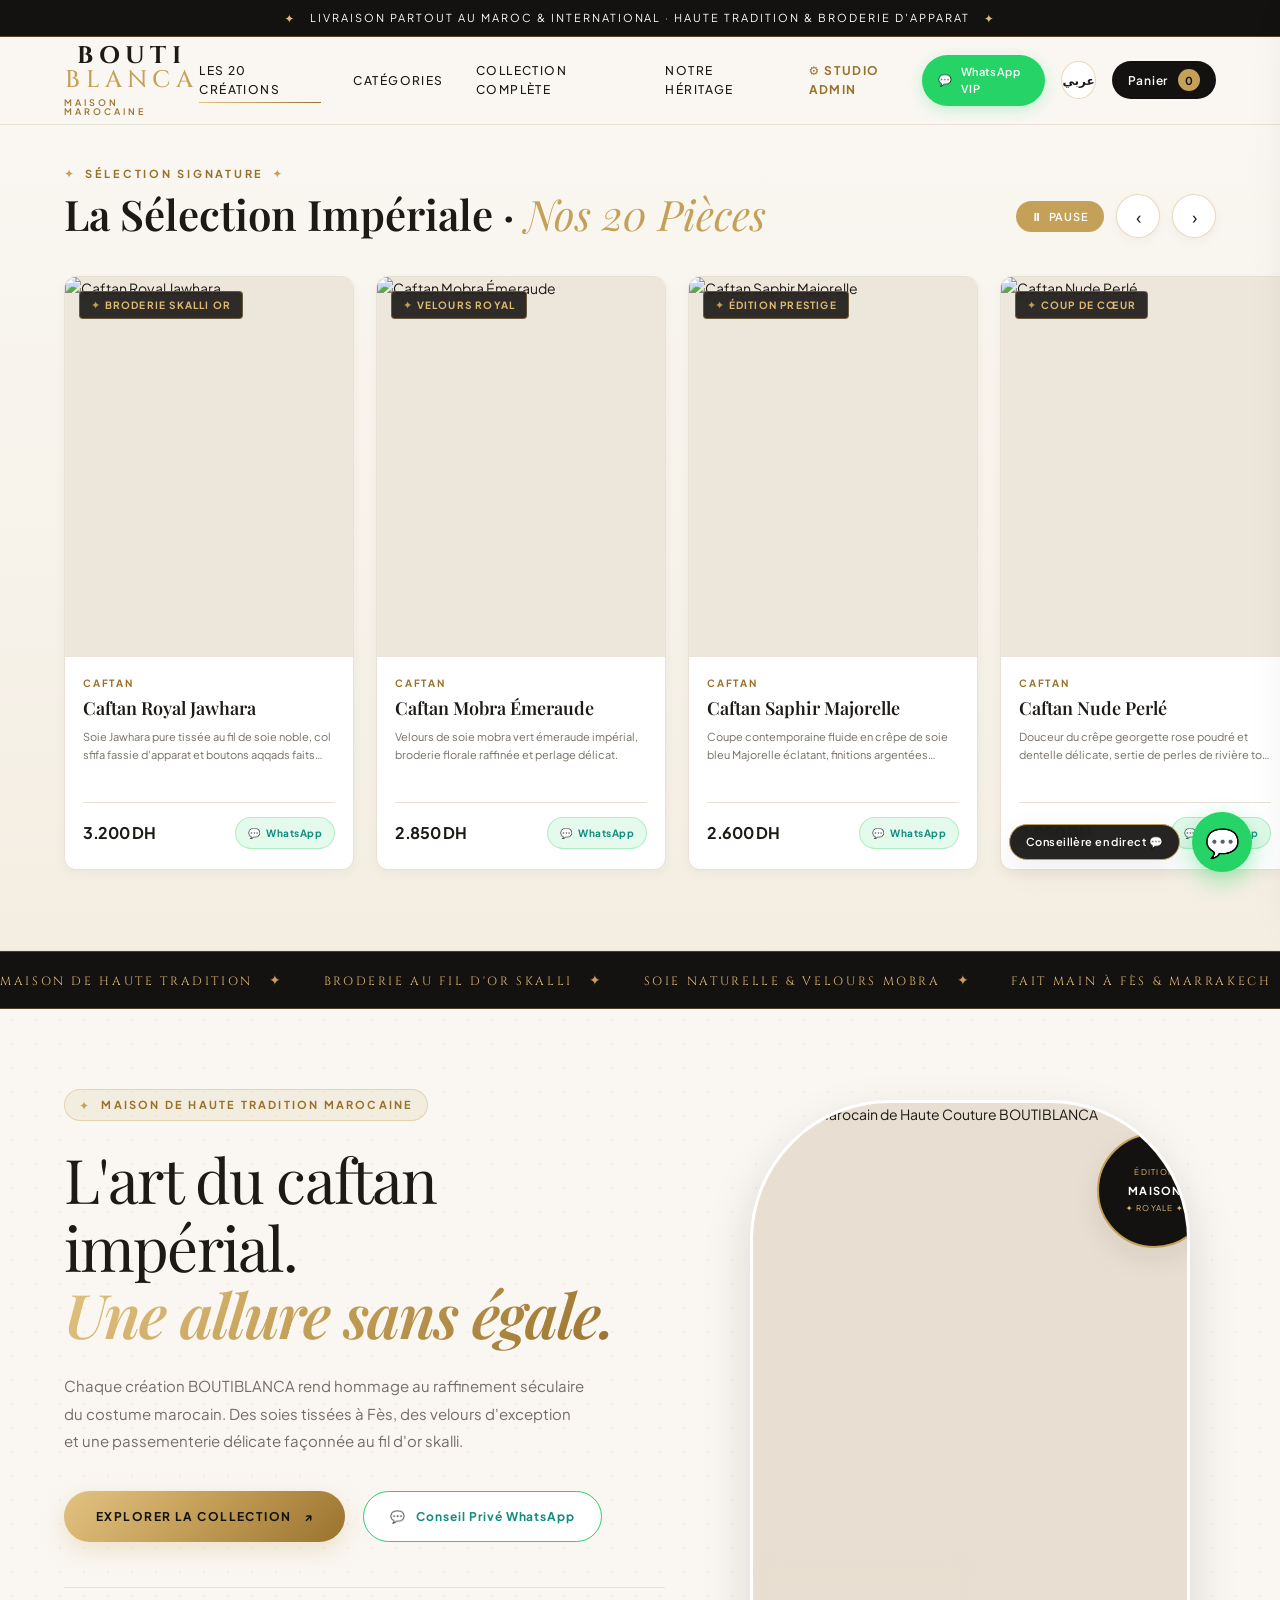
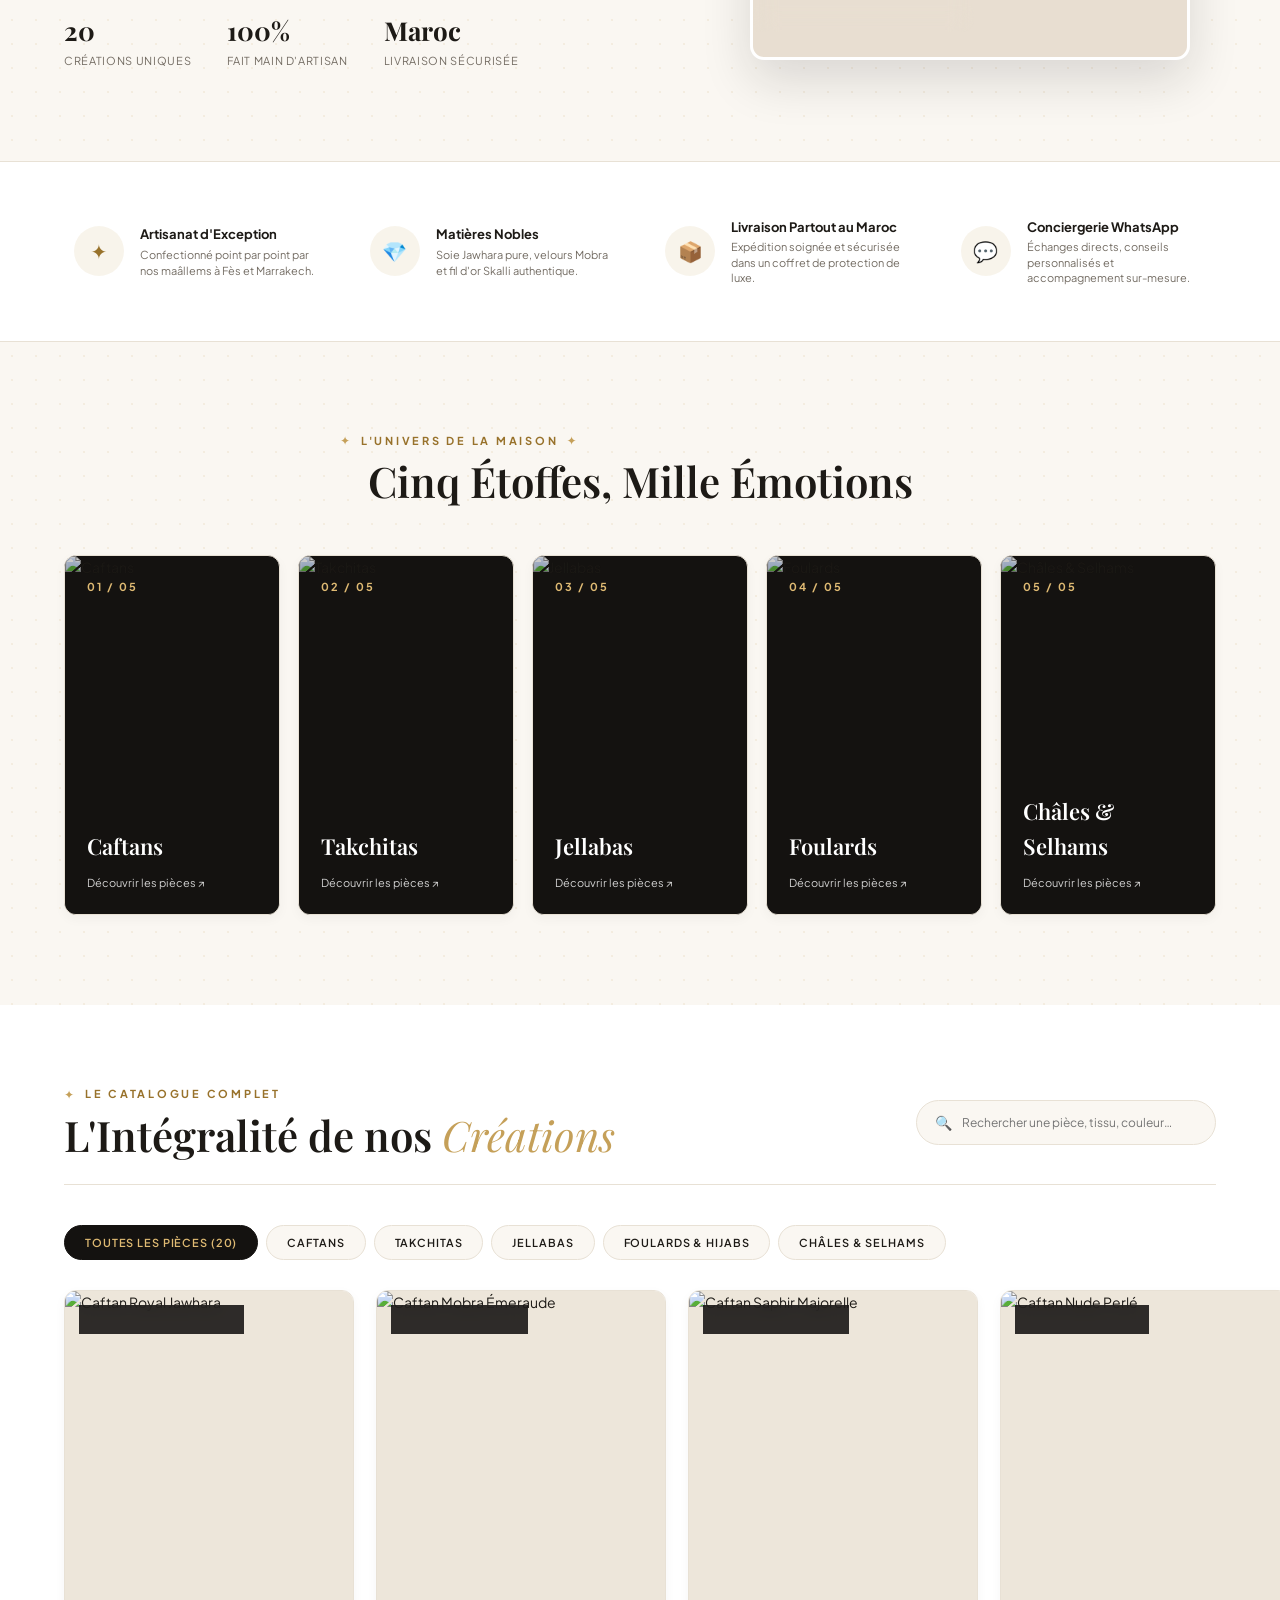
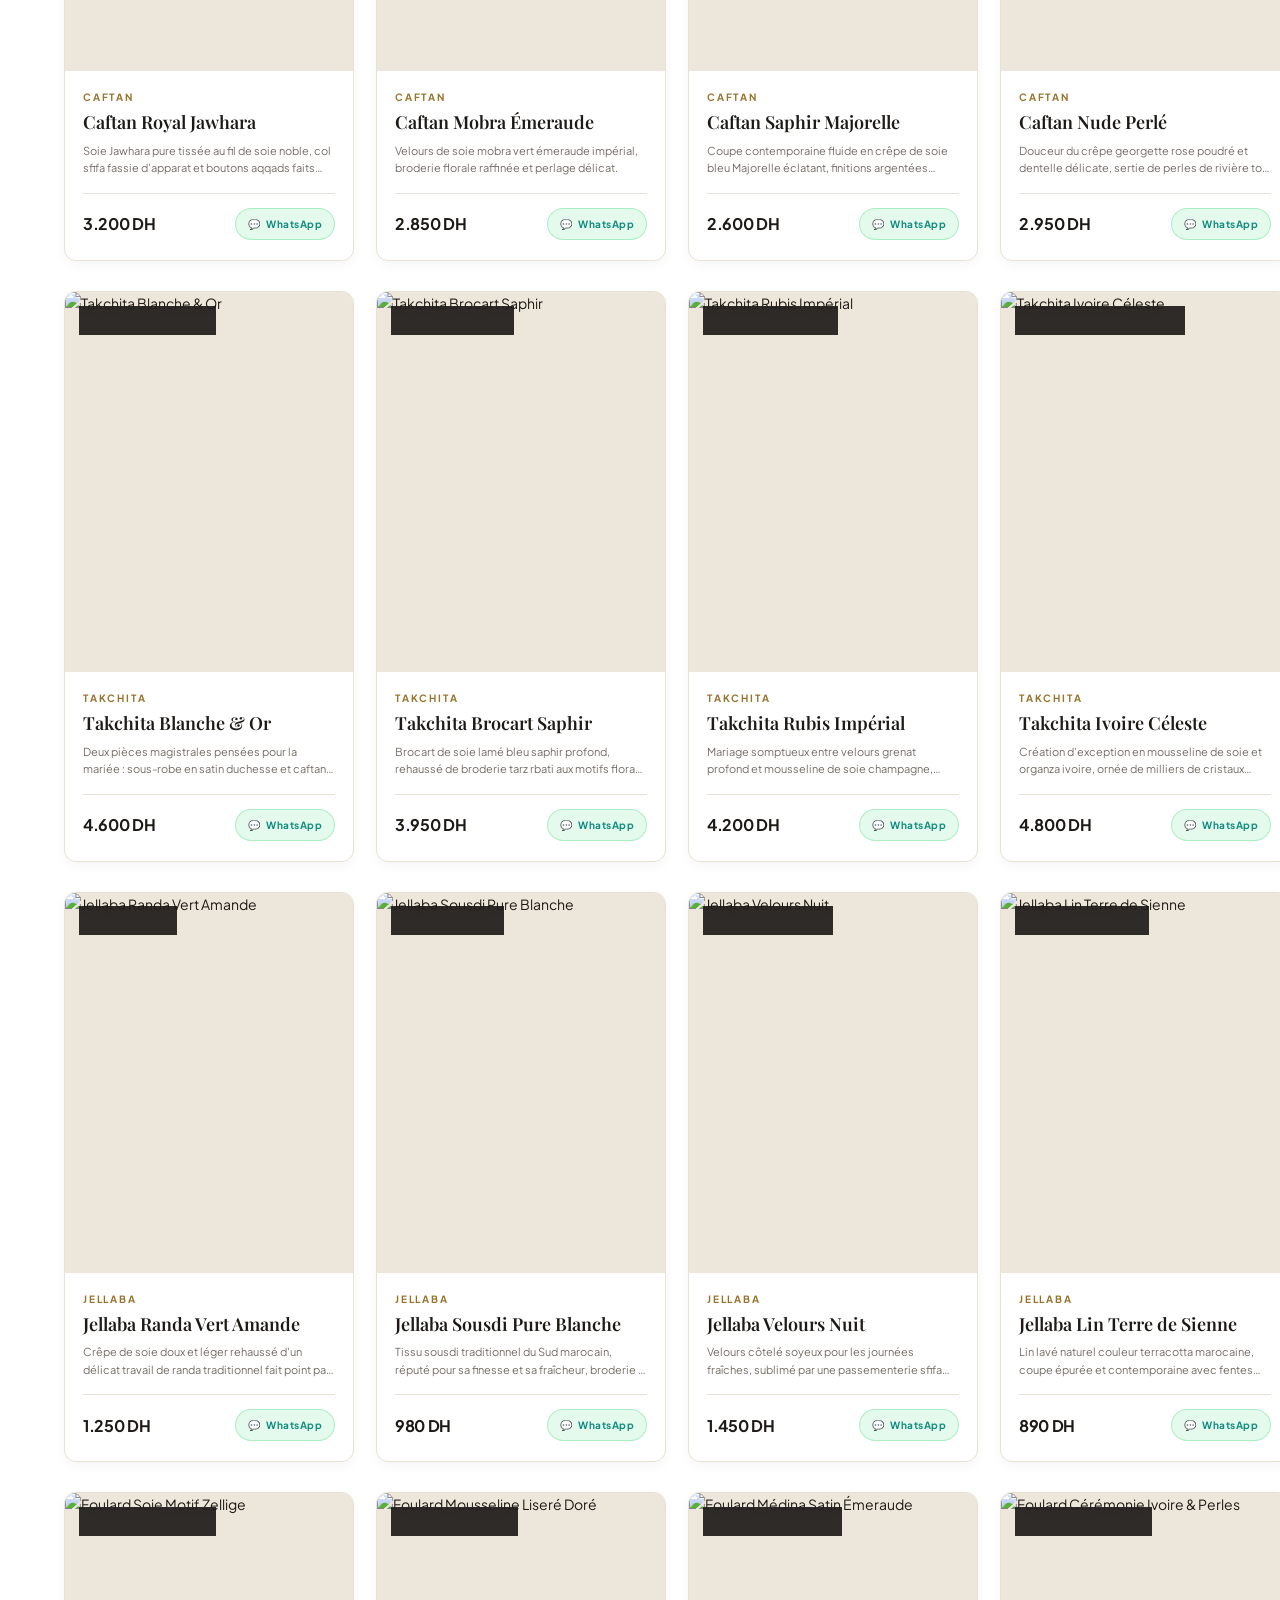
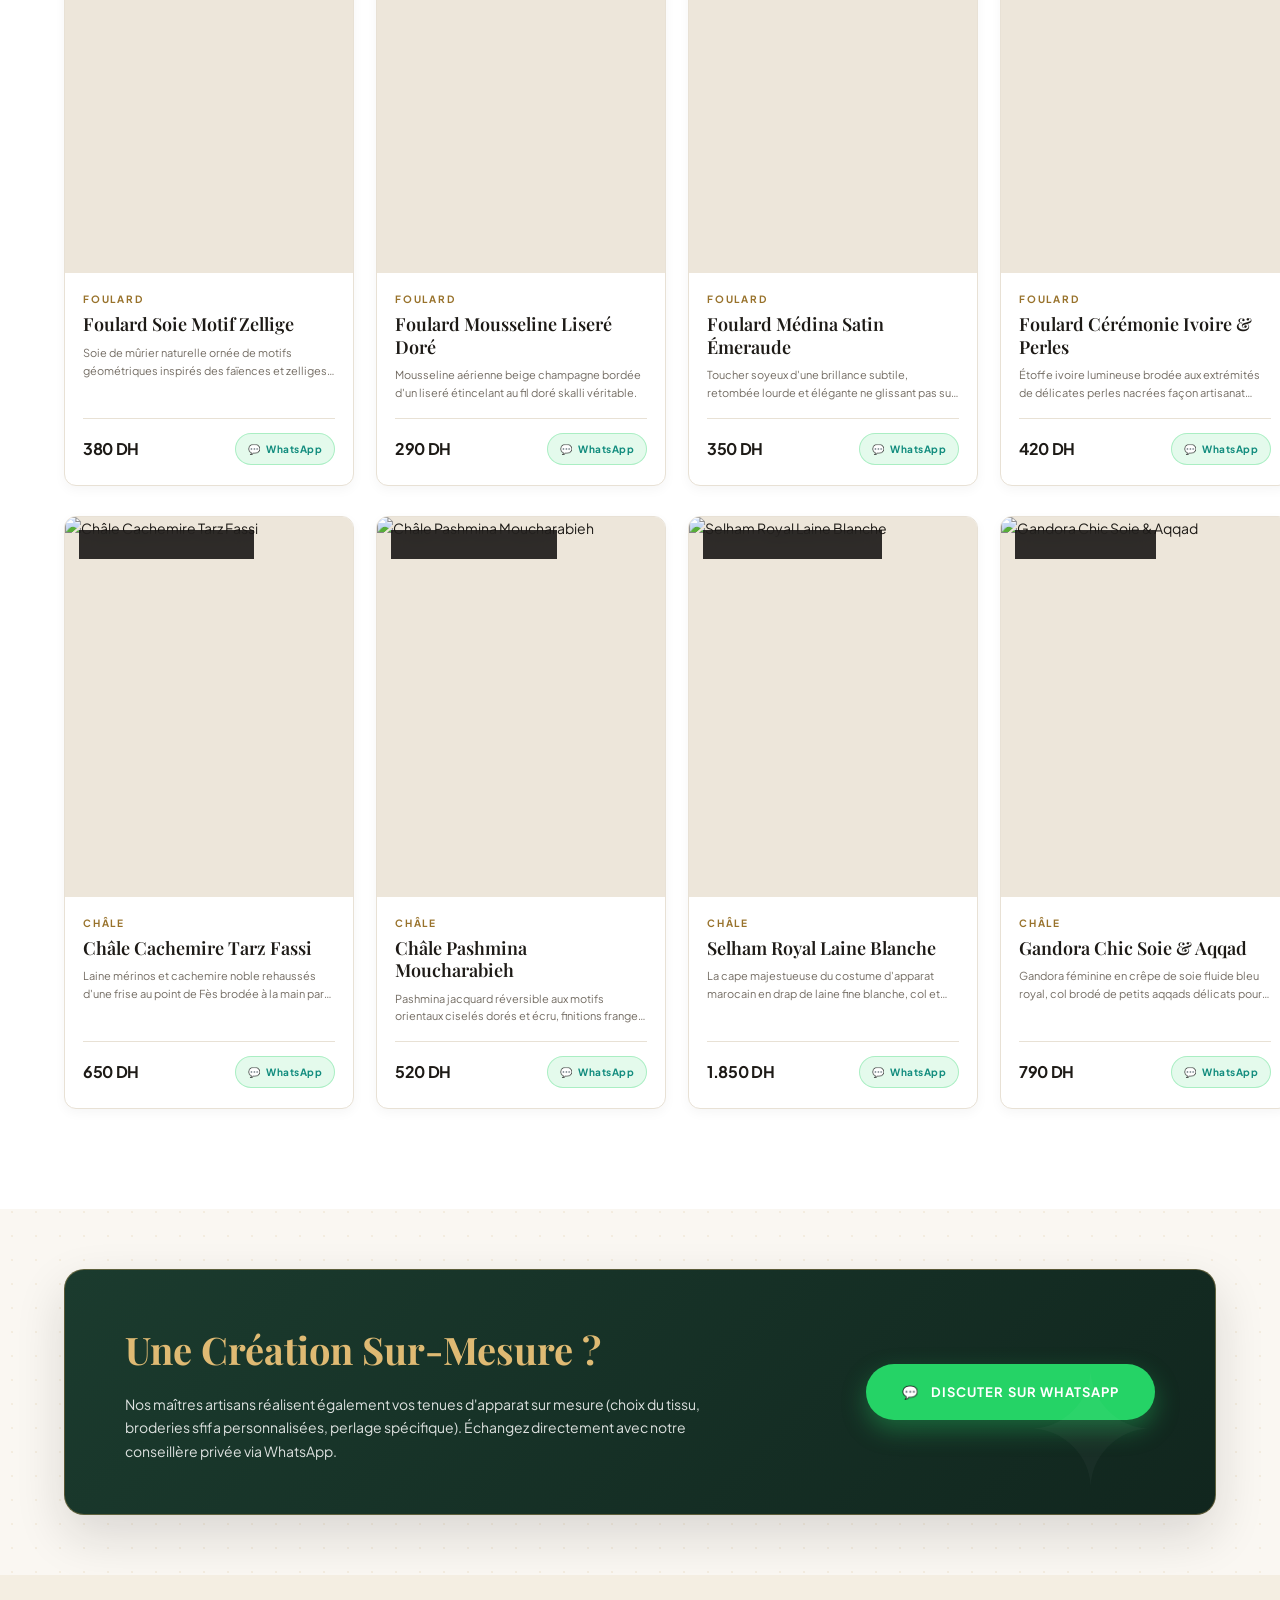
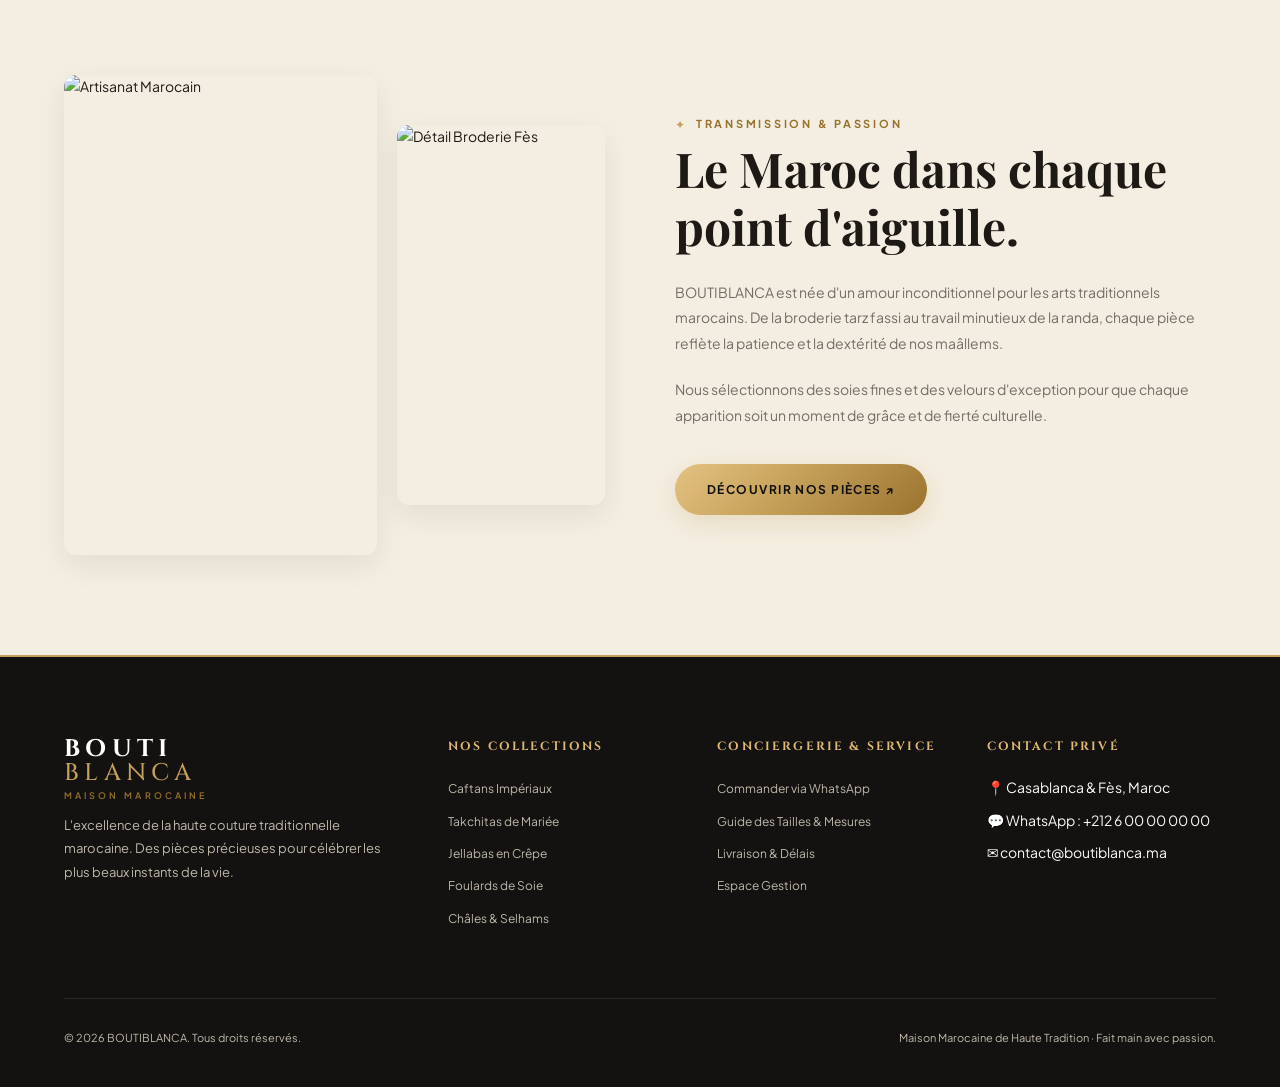
==== test-iso-prod/prototype-prestige/index.html @ fbb1cae8 "feat(prototype): version prestige marocaine avec carrousel 20 articles, WhatsApp direct et studio ad" ====
<!doctype html>
<html lang="fr" dir="ltr">
<head>
  <meta charset="UTF-8" />
  <meta name="viewport" content="width=device-width, initial-scale=1.0" />
  <meta name="theme-color" content="#c5a059" />
  <meta name="description" content="BOUTIBLANCA — Maison de Haute Tradition Marocaine. Caftans d'apparat, Takchitas de mariée, Jellabas en crêpe de soie et ét городской étoffes." />
  <title>BOUTIBLANCA — Maison de Haute Tradition Marocaine</title>
  
  <link rel="stylesheet" href="./styles.css" />
  <script src="https://cdn.jsdelivr.net/npm/@supabase/supabase-js@2"></script>
  <script src="./supabase-config.js"></script>
  <script src="./app.js" defer></script>
</head>
<body class="pattern-bg">

  <!-- BANNIÈRE SUPÉRIEURE -->
  <div class="announcement-bar" id="top-announcement">
    <span class="ornament-star">✦</span>
    <p id="top-announcement-text">Livraison Partout au Maroc & International <span>·</span> Haute Tradition & Broderie d'Apparat</p>
    <span class="ornament-star">✦</span>
  </div>

  <!-- EN-TÊTE PRINCIPAL STICKY -->
  <header class="site-header">
    <button class="mobile-menu-btn" id="mobile-menu-toggle" aria-label="Menu">☰</button>

    <div class="brand-wrapper">
      <a class="wordmark" href="./index.html">
        BOUTI<span>BLANCA</span>
        <small>MAISON MAROCAINE</small>
      </a>
    </div>

    <nav class="main-nav" id="main-nav-bar">
      <a href="#top-carousel" class="active">Les 20 Créations</a>
      <a href="#categories">Catégories</a>
      <a href="#collection">Collection Complète</a>
      <a href="#heritage">Notre Héritage</a>
      <a href="./admin.html" style="color: var(--gold-dark); font-weight: 700;">⚙ Studio Admin</a>
    </nav>

    <div class="header-actions">
      <a class="btn-header-wa" href="https://wa.me/212600000000?text=Bonjour%20BOUTIBLANCA%2C%20je%20souhaite%20un%20conseil%20personnalis%C3%A9" target="_blank" rel="noopener noreferrer">
        <span>💬</span> <span>WhatsApp VIP</span>
      </a>
      <button class="language-switch" id="language-switch" aria-label="Changer de langue">عربي</button>
      <button class="cart-trigger" id="cart-trigger" aria-label="Voir le panier">
        <span>Panier</span>
        <span class="cart-count" id="cart-count">0</span>
      </button>
    </div>
  </header>

  <main>
    <!-- ==========================================================================
         CARROUSEL DU HAUT : TOUS LES 20 ARTICLES (DEMANDE UTILISATEUR)
         ========================================================================== -->
    <section class="top-carousel-section" id="top-carousel">
      <div class="top-carousel-header">
        <div>
          <div class="section-label">
            <span class="ornament-star">✦</span>
            <span>Sélection Signature</span>
            <span class="ornament-star">✦</span>
          </div>
          <h2 class="section-title">La Sélection Impériale · <em>Nos 20 Pièces</em></h2>
        </div>
        <div class="carousel-controls">
          <button class="carousel-autoplay-btn active" id="carousel-autoplay-btn"><span>⏸</span> Pause</button>
          <button class="carousel-nav-btn" id="carousel-btn-prev" aria-label="Précédent">‹</button>
          <button class="carousel-nav-btn" id="carousel-btn-next" aria-label="Suivant">›</button>
        </div>
      </div>

      <div class="carousel-viewport" id="top-carousel-viewport">
        <div class="carousel-track" id="top-carousel-track">
          <!-- Les 20 articles sont injectés ici dynamiquement par app.js -->
        </div>
      </div>
    </section>

    <!-- BANDEAU MARQUEE DÉFILANT -->
    <div class="marquee-strip" aria-hidden="true">
      <div class="marquee-content">
        <span>Maison de Haute Tradition <span class="separator">✦</span></span>
        <span>Broderie au Fil d'Or Skalli <span class="separator">✦</span></span>
        <span>Soie Naturelle & Velours Mobra <span class="separator">✦</span></span>
        <span>Fait Main à Fès & Marrakech <span class="separator">✦</span></span>
        <span>Confection Sur-Mesure & Pièces Uniques <span class="separator">✦</span></span>
        <span>Livraison Partout au Maroc & Monde <span class="separator">✦</span></span>
        <span>Maison de Haute Tradition <span class="separator">✦</span></span>
        <span>Broderie au Fil d'Or Skalli <span class="separator">✦</span></span>
        <span>Soie Naturelle & Velours Mobra <span class="separator">✦</span></span>
        <span>Fait Main à Fès & Marrakech <span class="separator">✦</span></span>
      </div>
    </div>

    <!-- ==========================================================================
         HERO SECTION ROYALE AVEC ARCHE MAROCAINE
         ========================================================================== -->
    <section class="hero-prestige">
      <div class="hero-content">
        <div class="hero-subtitle-tag">
          <span class="ornament-star">✦</span>
          <span>Maison de Haute Tradition Marocaine</span>
        </div>
        <h1 class="hero-title" id="hero-main-title">
          L'art du caftan impérial.<br />
          <em>Une allure sans égale.</em>
        </h1>
        <p class="hero-paragraph" id="hero-main-desc">
          Chaque création BOUTIBLANCA rend hommage au raffinement séculaire du costume marocain. Des soies tissées à Fès, des velours d'exception et une passementerie délicate façonnée au fil d'or skalli.
        </p>

        <div class="hero-cta-group">
          <a class="btn-primary-gold" href="#collection">
            <span>Explorer la Collection</span>
            <span>↗</span>
          </a>
          <a class="btn-outline-wa" id="hero-wa-btn" href="https://wa.me/212600000000?text=Bonjour%20BOUTIBLANCA%2C%20je%20souhaite%20un%20conseil%20pour%20une%20cr%C3%A9ation" target="_blank" rel="noopener noreferrer">
            <span>💬</span>
            <span>Conseil Privé WhatsApp</span>
          </a>
        </div>

        <div class="hero-stats">
          <div class="stat-item">
            <strong>20</strong>
            <span>Créations Uniques</span>
          </div>
          <div class="stat-item">
            <strong>100%</strong>
            <span>Fait Main d'Artisan</span>
          </div>
          <div class="stat-item">
            <strong>Maroc</strong>
            <span>Livraison Sécurisée</span>
          </div>
        </div>
      </div>

      <div class="hero-visual">
        <div class="hero-arch-wrapper">
          <img class="hero-arch-image" id="hero-arch-img" src="https://i.pinimg.com/originals/b0/82/9a/b0829aff252d5c80d5798fd5d9fae49a.jpg" alt="Caftan Marocain de Haute Couture BOUTIBLANCA" />
          <div class="hero-stamp-gold">
            <span>ÉDITION</span>
            <strong>MAISON</strong>
            <span>✦ ROYALE ✦</span>
          </div>
          <div class="hero-floating-card">
            <span class="icon-seal">۞</span>
            <div>
              <strong>Haute Façon Fassie</strong>
              <span>Broderie & Aqqads sur-mesure</span>
            </div>
          </div>
        </div>
      </div>
    </section>

    <!-- ==========================================================================
         ENGAGEMENTS & RÉASSURANCE DE PRESTIGE
         ========================================================================== -->
    <section class="trust-section" aria-label="Engagements de la Maison">
      <div class="trust-grid">
        <div class="trust-card">
          <div class="trust-icon-box">✦</div>
          <div>
            <strong>Artisanat d'Exception</strong>
            <p>Confectionné point par point par nos maâllems à Fès et Marrakech.</p>
          </div>
        </div>
        <div class="trust-card">
          <div class="trust-icon-box">💎</div>
          <div>
            <strong>Matières Nobles</strong>
            <p>Soie Jawhara pure, velours Mobra et fil d'or Skalli authentique.</p>
          </div>
        </div>
        <div class="trust-card">
          <div class="trust-icon-box">📦</div>
          <div>
            <strong>Livraison Partout au Maroc</strong>
            <p>Expédition soignée et sécurisée dans un coffret de protection de luxe.</p>
          </div>
        </div>
        <div class="trust-card">
          <div class="trust-icon-box">💬</div>
          <div>
            <strong>Conciergerie WhatsApp</strong>
            <p>Échanges directs, conseils personnalisés et accompagnement sur-mesure.</p>
          </div>
        </div>
      </div>
    </section>

    <!-- ==========================================================================
         CATÉGORIES DE LA MAISON
         ========================================================================== -->
    <section class="categories-section" id="categories">
      <div class="section-head-center">
        <div class="section-label">
          <span class="ornament-star">✦</span>
          <span>L'Univers de la Maison</span>
          <span class="ornament-star">✦</span>
        </div>
        <h2 class="section-title">Cinq Étoffes, Mille Émotions</h2>
      </div>

      <div class="categories-grid">
        <article class="cat-tile" onclick="document.querySelector('[data-filter=Caftan]').click(); document.getElementById('collection').scrollIntoView({behavior:'smooth'});">
          <img class="cat-tile-bg" src="https://i.pinimg.com/736x/1d/5a/f1/1d5af1b27361dacfc665bf12d078436f.jpg" alt="Caftans" />
          <div class="cat-tile-overlay">
            <span class="cat-number">01 / 05</span>
            <div class="cat-info">
              <h3>Caftans</h3>
              <span>Découvrir les pièces ↗</span>
            </div>
          </div>
        </article>

        <article class="cat-tile" onclick="document.querySelector('[data-filter=Takchita]').click(); document.getElementById('collection').scrollIntoView({behavior:'smooth'});">
          <img class="cat-tile-bg" src="https://i.pinimg.com/736x/93/f1/3d/93f13df4035c63fec4ba8f0a59644bc9.jpg" alt="Takchitas" />
          <div class="cat-tile-overlay">
            <span class="cat-number">02 / 05</span>
            <div class="cat-info">
              <h3>Takchitas</h3>
              <span>Découvrir les pièces ↗</span>
            </div>
          </div>
        </article>

        <article class="cat-tile" onclick="document.querySelector('[data-filter=Jellaba]').click(); document.getElementById('collection').scrollIntoView({behavior:'smooth'});">
          <img class="cat-tile-bg" src="https://images.unsplash.com/photo-1583391733956-3750e0ff4e8b?auto=format&fit=crop&w=800&q=80" alt="Jellabas" />
          <div class="cat-tile-overlay">
            <span class="cat-number">03 / 05</span>
            <div class="cat-info">
              <h3>Jellabas</h3>
              <span>Découvrir les pièces ↗</span>
            </div>
          </div>
        </article>

        <article class="cat-tile" onclick="document.querySelector('[data-filter=Foulard]').click(); document.getElementById('collection').scrollIntoView({behavior:'smooth'});">
          <img class="cat-tile-bg" src="https://images.unsplash.com/photo-1601924994987-69e26d50dc26?auto=format&fit=crop&w=800&q=80" alt="Foulards" />
          <div class="cat-tile-overlay">
            <span class="cat-number">04 / 05</span>
            <div class="cat-info">
              <h3>Foulards</h3>
              <span>Découvrir les pièces ↗</span>
            </div>
          </div>
        </article>

        <article class="cat-tile" onclick="document.querySelector('[data-filter=Châle]').click(); document.getElementById('collection').scrollIntoView({behavior:'smooth'});">
          <img class="cat-tile-bg" src="https://images.unsplash.com/photo-1520903920243-00d872a2d1c9?auto=format&fit=crop&w=800&q=80" alt="Châles & Selhams" />
          <div class="cat-tile-overlay">
            <span class="cat-number">05 / 05</span>
            <div class="cat-info">
              <h3>Châles & Selhams</h3>
              <span>Découvrir les pièces ↗</span>
            </div>
          </div>
        </article>
      </div>
    </section>

    <!-- ==========================================================================
         GRILLE DE LA COLLECTION COMPLÈTE & RECHERCHE
         ========================================================================== -->
    <section class="collection-section" id="collection">
      <div class="collection-toolbar">
        <div>
          <div class="section-label">
            <span class="ornament-star">✦</span>
            <span>Le Catalogue Complet</span>
          </div>
          <h2 class="section-title">L'Intégralité de nos <em>Créations</em></h2>
        </div>

        <div class="search-input-box">
          <span aria-hidden="true">🔍</span>
          <input type="search" id="search-input" placeholder="Rechercher une pièce, tissu, couleur…" aria-label="Rechercher" />
        </div>
      </div>

      <div class="filters-group" style="margin-bottom: 30px;">
        <button class="filter-btn active" data-filter="Tous">Toutes les Pièces (20)</button>
        <button class="filter-btn" data-filter="Caftan">Caftans</button>
        <button class="filter-btn" data-filter="Takchita">Takchitas</button>
        <button class="filter-btn" data-filter="Jellaba">Jellabas</button>
        <button class="filter-btn" data-filter="Foulard">Foulards & Hijabs</button>
        <button class="filter-btn" data-filter="Châle">Châles & Selhams</button>
      </div>

      <div class="products-grid" id="products-grid" aria-live="polite">
        <!-- Produits injectés dynamiquement par app.js -->
      </div>
    </section>

    <!-- ==========================================================================
         BANNIÈRE VIP WHATSAPP DIRECTE
         ========================================================================== -->
    <section class="vip-wa-banner">
      <div class="vip-wa-content">
        <h2>Une Création Sur-Mesure ?</h2>
        <p>
          Nos maîtres artisans réalisent également vos tenues d'apparat sur mesure (choix du tissu, broderies sfifa personnalisées, perlage spécifique). Échangez directement avec notre conseillère privée via WhatsApp.
        </p>
      </div>
      <a class="btn-vip-wa" href="https://wa.me/212600000000?text=Salam%20BOUTIBLANCA%2C%20je%20souhaite%20un%20devis%20pour%20une%20cr%C3%A9ation%20sur-mesure" target="_blank" rel="noopener noreferrer">
        <span>💬</span>
        <span>Discuter sur WhatsApp</span>
      </a>
    </section>

    <!-- ==========================================================================
         HÉRITAGE & SAVOIR-FAIRE
         ========================================================================== -->
    <section class="heritage-section" id="heritage">
      <div class="heritage-grid">
        <div class="heritage-images">
          <img class="heritage-img-main" src="https://nalou.fr/wp-content/uploads/2024/07/caftan-marocain-2.jpg" alt="Artisanat Marocain" />
          <img class="heritage-img-sub" src="https://i.pinimg.com/736x/1d/5a/f1/1d5af1b27361dacfc665bf12d078436f.jpg" alt="Détail Broderie Fès" />
        </div>
        <div class="heritage-text">
          <div class="section-label">
            <span class="ornament-star">✦</span>
            <span>Transmission & Passion</span>
          </div>
          <h2>Le Maroc dans chaque point d'aiguille.</h2>
          <p>
            BOUTIBLANCA est née d'un amour inconditionnel pour les arts traditionnels marocains. De la broderie tarz fassi au travail minutieux de la randa, chaque pièce reflète la patience et la dextérité de nos maâllems.
          </p>
          <p>
            Nous sélectionnons des soies fines et des velours d'exception pour que chaque apparition soit un moment de grâce et de fierté culturelle.
          </p>
          <a class="btn-primary-gold" href="#collection" style="margin-top: 15px;">
            <span>Découvrir nos pièces ↗</span>
          </a>
        </div>
      </div>
    </section>
  </main>

  <!-- PIED DE PAGE -->
  <footer class="site-footer">
    <div class="footer-top">
      <div class="footer-brand">
        <div class="wordmark">
          BOUTI<span>BLANCA</span>
          <small>MAISON MAROCAINE</small>
        </div>
        <p>L'excellence de la haute couture traditionnelle marocaine. Des pièces précieuses pour célébrer les plus beaux instants de la vie.</p>
      </div>

      <div class="footer-col">
        <h4>Nos Collections</h4>
        <ul>
          <li><a href="#collection">Caftans Impériaux</a></li>
          <li><a href="#collection">Takchitas de Mariée</a></li>
          <li><a href="#collection">Jellabas en Crêpe</a></li>
          <li><a href="#collection">Foulards de Soie</a></li>
          <li><a href="#collection">Châles & Selhams</a></li>
        </ul>
      </div>

      <div class="footer-col">
        <h4>Conciergerie & Service</h4>
        <ul>
          <li><a href="https://wa.me/212600000000" target="_blank">Commander via WhatsApp</a></li>
          <li><a href="https://wa.me/212600000000" target="_blank">Guide des Tailles & Mesures</a></li>
          <li><a href="#top-carousel">Livraison & Délais</a></li>
          <li><a href="./admin.html">Espace Gestion</a></li>
        </ul>
      </div>

      <div class="footer-col">
        <h4>Contact Privé</h4>
        <ul>
          <li><span>📍 Casablanca & Fès, Maroc</span></li>
          <li><span>💬 WhatsApp : +212 6 00 00 00 00</span></li>
          <li><span>✉ contact@boutiblanca.ma</span></li>
        </ul>
      </div>
    </div>

    <div class="footer-bottom">
      <p>© <span id="current-year"></span> BOUTIBLANCA. Tous droits réservés.</p>
      <p>Maison Marocaine de Haute Tradition · Fait main avec passion.</p>
    </div>
  </footer>

  <!-- BOUTON FLOTTANT WHATSAPP TOUJOURS ACCESSIBLE -->
  <a class="floating-wa-button" id="floating-wa-btn" href="https://wa.me/212600000000?text=Bonjour%20BOUTIBLANCA%2C%20je%20souhaite%20un%20conseil" target="_blank" rel="noopener noreferrer" aria-label="Contacter sur WhatsApp">
    <span class="floating-wa-pill">Conseillère en direct 💬</span>
    <span class="floating-wa-circle">💬</span>
  </a>

  <!-- MODAL QUICK VIEW (APERÇU RAPIDE) -->
  <div class="modal-backdrop" id="modal-backdrop"></div>
  <div class="quickview-modal" id="quickview-modal" role="dialog" aria-modal="true" aria-labelledby="modal-title">
    <button class="modal-close-btn" id="modal-close-btn" aria-label="Fermer">✕</button>
    <div class="modal-image-col">
      <img id="modal-img" src="" alt="" />
    </div>
    <div class="modal-info-col">
      <span class="modal-category" id="modal-category"></span>
      <h2 class="modal-title" id="modal-title"></h2>
      <div class="modal-price" id="modal-price"></div>
      <p class="modal-desc" id="modal-desc"></p>
      <div id="modal-details" style="font-size: 11px; color: var(--gold-dark); margin-bottom: 24px; line-height: 1.6;"></div>
      
      <div class="modal-actions">
        <a class="btn-modal-wa" id="modal-btn-wa" href="" target="_blank" rel="noopener noreferrer">
          <span>💬</span> <span>Commander directement sur WhatsApp</span>
        </a>
        <button class="btn-modal-cart" id="modal-btn-cart">
          <span>🛍</span> <span>Ajouter au Panier</span>
        </button>
      </div>
    </div>
  </div>

  <!-- TIROIR DU PANIER (CART DRAWER) -->
  <aside class="cart-drawer" id="cart-drawer" aria-label="Votre Sélection">
    <div class="cart-header">
      <h2>Votre Sélection</h2>
      <button class="modal-close-btn" id="cart-close-btn" style="position: static;" aria-label="Fermer le panier">✕</button>
    </div>

    <div class="cart-items-list" id="cart-items-list"></div>

    <div id="cart-empty-state" style="text-align: center; padding: 60px 20px; color: var(--text-muted);">
      <div style="font-size: 40px; color: var(--gold-primary); margin-bottom: 15px;">۞</div>
      <p>Votre panier attend sa première pièce d'exception.</p>
    </div>

    <div class="cart-footer">
      <div class="cart-total-row">
        <span>Sous-total</span>
        <span id="cart-total-price">0 DH</span>
      </div>
      <a class="btn-checkout-wa" id="btn-cart-checkout-wa" href="#" target="_blank" rel="noopener noreferrer">
        <span>💬</span> <span>Confirmer par WhatsApp</span>
      </a>
      <button class="btn-checkout-supabase" id="btn-cart-continue" onclick="document.getElementById('cart-close-btn').click();">
        Continuer mes découvertes
      </button>
    </div>
  </aside>

  <div class="toast" id="toast" role="status" aria-live="polite"></div>

</body>
</html>
---- test-iso-prod/prototype-prestige/styles.css ----
/* ==========================================================================
   BOUTIBLANCA — PROTOTYPE PRESTIGE
   Style Marocain Pur · Couleurs Tendances · Haute Couture & Prestige
   ========================================================================== */

@import url('https://fonts.googleapis.com/css2?family=Cinzel:wght@500;600;700;800&family=Playfair+Display:ital,wght@0,400;0,600;0,700;1,400&family=Plus+Jakarta+Sans:wght@300;400;500;600;700&family=Amiri:ital,wght@0,400;0,700;1,400&display=swap');

:root {
  /* Couleurs Signature Maison Marocaine */
  --gold-primary: #c5a059;
  --gold-light: #dfba73;
  --gold-dark: #98722b;
  --gold-gradient: linear-gradient(135deg, #e3c382 0%, #c5a059 45%, #9a742f 100%);
  --gold-glow: rgba(197, 160, 89, 0.28);

  --bg-canvas: #faf7f2;
  --bg-card: #ffffff;
  --bg-elevated: #f5efe6;
  --bg-dark: #141210;
  --bg-dark-card: #1c1a17;

  --text-main: #1d1a16;
  --text-muted: #746d64;
  --text-light: #fbf9f5;
  --text-light-muted: #bfb7aa;

  --accent-emerald: #1b3b2e;
  --accent-terracotta: #a44c34;
  --accent-majorelle: #172d54;

  --line: #e8e1d5;
  --line-gold: rgba(197, 160, 89, 0.4);

  --font-serif: "Playfair Display", "Cinzel", Georgia, serif;
  --font-display: "Cinzel", "Playfair Display", serif;
  --font-sans: "Plus Jakarta Sans", system-ui, -apple-system, sans-serif;
  --font-ar: "Amiri", "Playfair Display", serif;

  --radius-sm: 6px;
  --radius-md: 12px;
  --radius-lg: 20px;
  --radius-arch: 140px 140px 14px 14px;

  --shadow-sm: 0 4px 12px rgba(22, 20, 18, 0.04);
  --shadow-md: 0 10px 30px rgba(22, 20, 18, 0.08);
  --shadow-lg: 0 20px 50px rgba(22, 20, 18, 0.14);
  --shadow-gold: 0 8px 25px rgba(197, 160, 89, 0.25);

  --transition-fast: 0.2s cubic-bezier(0.16, 1, 0.3, 1);
  --transition-smooth: 0.4s cubic-bezier(0.16, 1, 0.3, 1);
}

/* ==========================================================================
   Base & Reset
   ========================================================================== */
*, *::before, *::after {
  box-sizing: border-box;
  margin: 0;
  padding: 0;
}

html {
  scroll-behavior: smooth;
  scroll-padding-top: 100px;
}

body {
  font-family: var(--font-sans);
  background-color: var(--bg-canvas);
  color: var(--text-main);
  line-height: 1.6;
  font-size: 14px;
  overflow-x: hidden;
  -webkit-font-smoothing: antialiased;
}

body.no-scroll {
  overflow: hidden;
}

a {
  color: inherit;
  text-decoration: none;
  transition: color var(--transition-fast);
}

button, input, select, textarea {
  font-family: inherit;
  font-size: inherit;
  color: inherit;
  border: none;
  outline: none;
  background: none;
}

button {
  cursor: pointer;
  -webkit-tap-highlight-color: transparent;
}

img {
  max-width: 100%;
  display: block;
}

/* ==========================================================================
   Motifs Zellige et Ornements Marocains
   ========================================================================== */
.pattern-bg {
  background-image: radial-gradient(rgba(197, 160, 89, 0.12) 1px, transparent 1px);
  background-size: 24px 24px;
}

.ornament-star {
  display: inline-block;
  color: var(--gold-primary);
  font-size: 1.1em;
  line-height: 1;
}

/* ==========================================================================
   Bannière Supérieure & En-tête
   ========================================================================== */
.announcement-bar {
  background: var(--bg-dark);
  color: var(--text-light);
  padding: 9px 20px;
  font-size: 11px;
  letter-spacing: 0.18em;
  text-transform: uppercase;
  text-align: center;
  position: relative;
  z-index: 50;
  display: flex;
  align-items: center;
  justify-content: center;
  gap: 14px;
  border-bottom: 1px solid rgba(197, 160, 89, 0.35);
}

.announcement-bar span {
  color: var(--gold-light);
}

.site-header {
  height: 88px;
  padding: 0 5%;
  display: flex;
  align-items: center;
  justify-content: space-between;
  background: rgba(250, 247, 242, 0.95);
  backdrop-filter: blur(14px);
  position: sticky;
  top: 0;
  z-index: 40;
  border-bottom: 1px solid var(--line);
  transition: transform var(--transition-fast), background var(--transition-fast);
}

.brand-wrapper {
  display: flex;
  flex-direction: column;
  align-items: center;
}

.wordmark {
  font-family: var(--font-display);
  font-size: 24px;
  letter-spacing: 0.22em;
  font-weight: 700;
  color: var(--text-main);
  text-transform: uppercase;
  display: flex;
  flex-direction: column;
  align-items: center;
  line-height: 1;
}

.wordmark span {
  color: var(--gold-primary);
  font-weight: 500;
}

.wordmark small {
  font-family: var(--font-sans);
  font-size: 9px;
  font-weight: 600;
  letter-spacing: 0.34em;
  color: var(--gold-dark);
  margin-top: 6px;
  text-transform: uppercase;
}

.main-nav {
  display: flex;
  align-items: center;
  gap: 32px;
}

.main-nav a {
  font-size: 12px;
  font-weight: 500;
  letter-spacing: 0.12em;
  text-transform: uppercase;
  color: var(--text-main);
  position: relative;
  padding: 4px 0;
}

.main-nav a::after {
  content: "";
  position: absolute;
  bottom: 0;
  left: 0;
  width: 0;
  height: 1.5px;
  background: var(--gold-gradient);
  transition: width var(--transition-smooth);
}

.main-nav a:hover::after,
.main-nav a.active::after {
  width: 100%;
}

.header-actions {
  display: flex;
  align-items: center;
  gap: 16px;
}

.btn-header-wa {
  display: inline-flex;
  align-items: center;
  gap: 8px;
  background: #25d366;
  color: #fff;
  padding: 8px 16px;
  border-radius: 30px;
  font-size: 11px;
  font-weight: 600;
  letter-spacing: 0.05em;
  box-shadow: 0 4px 15px rgba(37, 211, 102, 0.25);
  transition: transform var(--transition-fast), box-shadow var(--transition-fast);
}

.btn-header-wa:hover {
  transform: translateY(-2px);
  box-shadow: 0 6px 20px rgba(37, 211, 102, 0.35);
}

.language-switch {
  width: 38px;
  height: 38px;
  border-radius: 50%;
  border: 1px solid var(--line-gold);
  background: #fff;
  font-size: 12px;
  font-weight: 600;
  color: var(--text-main);
  display: grid;
  place-items: center;
  transition: all var(--transition-fast);
}

.language-switch:hover {
  border-color: var(--gold-primary);
  background: var(--gold-primary);
  color: #fff;
}

.cart-trigger {
  display: flex;
  align-items: center;
  gap: 10px;
  padding: 8px 16px;
  border-radius: 30px;
  background: var(--bg-dark);
  color: var(--text-light);
  font-size: 12px;
  font-weight: 600;
  letter-spacing: 0.06em;
  transition: transform var(--transition-fast), background var(--transition-fast);
}

.cart-trigger:hover {
  transform: translateY(-2px);
  background: var(--gold-dark);
}

.cart-count {
  width: 22px;
  height: 22px;
  border-radius: 50%;
  background: var(--gold-primary);
  color: var(--bg-dark);
  font-size: 11px;
  font-weight: 700;
  display: grid;
  place-items: center;
}

.mobile-menu-btn {
  display: none;
  font-size: 22px;
  padding: 8px;
  color: var(--text-main);
}

/* ==========================================================================
   CARROUSEL DU HAUT : TOUS LES 20 ARTICLES (HIGHLIGHT SECTION)
   ========================================================================== */
.top-carousel-section {
  padding: 40px 0 50px;
  background: linear-gradient(180deg, #faf7f2 0%, #f4eee2 100%);
  border-bottom: 1px solid var(--line);
  position: relative;
  overflow: hidden;
}

.top-carousel-header {
  padding: 0 5%;
  margin-bottom: 28px;
  display: flex;
  align-items: flex-end;
  justify-content: space-between;
  gap: 20px;
}

.section-label {
  font-size: 11px;
  letter-spacing: 0.25em;
  text-transform: uppercase;
  color: var(--gold-dark);
  font-weight: 700;
  display: flex;
  align-items: center;
  gap: 8px;
  margin-bottom: 8px;
}

.section-title {
  font-family: var(--font-serif);
  font-size: clamp(26px, 3.4vw, 42px);
  font-weight: 600;
  color: var(--text-main);
  line-height: 1.15;
}

.section-title em {
  font-style: italic;
  font-weight: 400;
  color: var(--gold-primary);
}

.carousel-controls {
  display: flex;
  align-items: center;
  gap: 12px;
}

.carousel-nav-btn {
  width: 44px;
  height: 44px;
  border-radius: 50%;
  border: 1px solid var(--line-gold);
  background: #ffffff;
  color: var(--text-main);
  display: grid;
  place-items: center;
  font-size: 18px;
  box-shadow: var(--shadow-sm);
  transition: all var(--transition-fast);
}

.carousel-nav-btn:hover {
  background: var(--gold-gradient);
  color: #fff;
  border-color: transparent;
  transform: translateY(-2px);
  box-shadow: var(--shadow-gold);
}

.carousel-autoplay-btn {
  font-size: 11px;
  font-weight: 600;
  letter-spacing: 0.08em;
  text-transform: uppercase;
  padding: 8px 14px;
  border-radius: 20px;
  background: rgba(197, 160, 89, 0.12);
  color: var(--gold-dark);
  border: 1px solid rgba(197, 160, 89, 0.3);
  display: flex;
  align-items: center;
  gap: 6px;
  transition: all var(--transition-fast);
}

.carousel-autoplay-btn.active {
  background: var(--gold-primary);
  color: #fff;
}

/* Track & Slides */
.carousel-viewport {
  width: 100%;
  overflow-x: auto;
  scroll-behavior: smooth;
  scrollbar-width: none;
  -ms-overflow-style: none;
  padding: 10px 5% 30px;
  cursor: grab;
}

.carousel-viewport::-webkit-scrollbar {
  display: none;
}

.carousel-viewport:active {
  cursor: grabbing;
}

.carousel-track {
  display: flex;
  gap: 22px;
  width: max-content;
}

/* Carte Carrousel Haute Couture */
.carousel-card {
  width: 290px;
  background: #ffffff;
  border-radius: var(--radius-md);
  border: 1px solid var(--line);
  overflow: hidden;
  box-shadow: var(--shadow-sm);
  display: flex;
  flex-direction: column;
  transition: transform var(--transition-smooth), box-shadow var(--transition-smooth), border-color var(--transition-smooth);
  position: relative;
  flex-shrink: 0;
}

.carousel-card:hover {
  transform: translateY(-8px);
  box-shadow: var(--shadow-md);
  border-color: var(--gold-light);
}

.card-image-box {
  width: 100%;
  height: 380px;
  position: relative;
  background: #ede6da;
  overflow: hidden;
}

.card-img {
  width: 100%;
  height: 100%;
  object-fit: cover;
  object-position: center 25%;
  transition: transform 0.7s cubic-bezier(0.16, 1, 0.3, 1);
}

.carousel-card:hover .card-img {
  transform: scale(1.06);
}

.badge-prestige {
  position: absolute;
  top: 14px;
  left: 14px;
  background: rgba(20, 18, 16, 0.88);
  color: var(--gold-light);
  padding: 5px 11px;
  border-radius: 4px;
  font-size: 10px;
  font-weight: 700;
  letter-spacing: 0.12em;
  text-transform: uppercase;
  border: 1px solid rgba(197, 160, 89, 0.4);
  backdrop-filter: blur(8px);
}

.card-quick-actions {
  position: absolute;
  bottom: 12px;
  left: 12px;
  right: 12px;
  display: flex;
  gap: 8px;
  opacity: 0;
  transform: translateY(12px);
  transition: all var(--transition-smooth);
}

.carousel-card:hover .card-quick-actions {
  opacity: 1;
  transform: translateY(0);
}

.btn-card-quickview {
  flex: 1;
  background: rgba(255, 255, 255, 0.95);
  color: var(--text-main);
  padding: 10px;
  border-radius: var(--radius-sm);
  font-size: 11px;
  font-weight: 600;
  text-align: center;
  backdrop-filter: blur(8px);
  transition: background var(--transition-fast);
}

.btn-card-quickview:hover {
  background: #ffffff;
  color: var(--gold-dark);
}

.btn-card-wa-icon {
  width: 38px;
  height: 38px;
  border-radius: var(--radius-sm);
  background: #25d366;
  color: #fff;
  display: grid;
  place-items: center;
  font-size: 16px;
  transition: transform var(--transition-fast);
}

.btn-card-wa-icon:hover {
  transform: scale(1.08);
}

.card-details {
  padding: 18px 18px 20px;
  display: flex;
  flex-direction: column;
  flex: 1;
}

.card-category {
  font-size: 10px;
  font-weight: 700;
  letter-spacing: 0.18em;
  text-transform: uppercase;
  color: var(--gold-dark);
  margin-bottom: 6px;
}

.card-title {
  font-family: var(--font-serif);
  font-size: 18px;
  font-weight: 600;
  color: var(--text-main);
  margin-bottom: 8px;
  line-height: 1.25;
}

.card-desc {
  font-size: 11px;
  color: var(--text-muted);
  line-height: 1.6;
  margin-bottom: 16px;
  display: -webkit-box;
  -webkit-line-clamp: 2;
  -webkit-box-orient: vertical;
  overflow: hidden;
}

.card-footer {
  margin-top: auto;
  display: flex;
  align-items: center;
  justify-content: space-between;
  padding-top: 14px;
  border-top: 1px solid var(--line);
  gap: 10px;
}

.card-price {
  font-size: 16px;
  font-weight: 700;
  color: var(--text-main);
  letter-spacing: -0.02em;
}

.btn-wa-direct {
  display: inline-flex;
  align-items: center;
  gap: 6px;
  background: rgba(37, 211, 102, 0.12);
  color: #128c7e;
  padding: 7px 12px;
  border-radius: 20px;
  font-size: 10px;
  font-weight: 700;
  letter-spacing: 0.05em;
  border: 1px solid rgba(37, 211, 102, 0.3);
  transition: all var(--transition-fast);
}

.btn-wa-direct:hover {
  background: #25d366;
  color: #fff;
  border-color: #25d366;
  transform: translateY(-2px);
}

/* ==========================================================================
   TICKER DÉFILANT HAUTE COUTURE (MARQUEE)
   ========================================================================== */
.marquee-strip {
  background: var(--bg-dark);
  color: var(--gold-light);
  padding: 16px 0;
  overflow: hidden;
  white-space: nowrap;
  border-top: 1px solid rgba(197, 160, 89, 0.3);
  border-bottom: 1px solid rgba(197, 160, 89, 0.3);
}

.marquee-content {
  display: inline-flex;
  align-items: center;
  gap: 40px;
  animation: marquee 35s linear infinite;
  font-family: var(--font-display);
  font-size: 12px;
  letter-spacing: 0.22em;
  text-transform: uppercase;
}

.marquee-content span {
  display: inline-flex;
  align-items: center;
  gap: 16px;
}

.marquee-content .separator {
  color: var(--gold-primary);
  font-size: 14px;
}

@keyframes marquee {
  0% { transform: translateX(0); }
  100% { transform: translateX(-50%); }
}

/* ==========================================================================
   HERO SECTION ROYALE
   ========================================================================== */
.hero-prestige {
  padding: 80px 5% 90px;
  display: grid;
  grid-template-columns: 1.1fr 0.9fr;
  align-items: center;
  gap: 60px;
  position: relative;
}

.hero-content {
  max-width: 620px;
}

.hero-subtitle-tag {
  display: inline-flex;
  align-items: center;
  gap: 10px;
  background: rgba(197, 160, 89, 0.12);
  color: var(--gold-dark);
  border: 1px solid rgba(197, 160, 89, 0.35);
  padding: 6px 14px;
  border-radius: 30px;
  font-size: 11px;
  font-weight: 700;
  letter-spacing: 0.2em;
  text-transform: uppercase;
  margin-bottom: 24px;
}

.hero-title {
  font-family: var(--font-serif);
  font-size: clamp(38px, 4.8vw, 68px);
  line-height: 1.1;
  font-weight: 400;
  color: var(--text-main);
  letter-spacing: -0.03em;
  margin-bottom: 24px;
}

.hero-title em {
  font-style: italic;
  font-weight: 600;
  background: var(--gold-gradient);
  -webkit-background-clip: text;
  -webkit-text-fill-color: transparent;
}

.hero-paragraph {
  font-size: 15px;
  line-height: 1.85;
  color: var(--text-muted);
  margin-bottom: 36px;
  max-width: 520px;
}

.hero-cta-group {
  display: flex;
  align-items: center;
  gap: 18px;
  flex-wrap: wrap;
  margin-bottom: 45px;
}

.btn-primary-gold {
  display: inline-flex;
  align-items: center;
  gap: 12px;
  background: var(--gold-gradient);
  color: #12100d;
  padding: 16px 32px;
  border-radius: 40px;
  font-size: 12px;
  font-weight: 700;
  letter-spacing: 0.12em;
  text-transform: uppercase;
  box-shadow: var(--shadow-gold);
  transition: all var(--transition-fast);
}

.btn-primary-gold:hover {
  transform: translateY(-3px);
  box-shadow: 0 12px 32px rgba(197, 160, 89, 0.4);
}

.btn-outline-wa {
  display: inline-flex;
  align-items: center;
  gap: 10px;
  background: #ffffff;
  color: #128c7e;
  border: 1px solid #25d366;
  padding: 15px 26px;
  border-radius: 40px;
  font-size: 12px;
  font-weight: 700;
  letter-spacing: 0.08em;
  transition: all var(--transition-fast);
}

.btn-outline-wa:hover {
  background: #25d366;
  color: #ffffff;
  transform: translateY(-2px);
}

.hero-stats {
  display: flex;
  align-items: center;
  gap: 36px;
  padding-top: 30px;
  border-top: 1px solid var(--line);
}

.stat-item strong {
  display: block;
  font-family: var(--font-serif);
  font-size: 26px;
  font-weight: 700;
  color: var(--text-main);
  line-height: 1;
  margin-bottom: 4px;
}

.stat-item span {
  font-size: 11px;
  color: var(--text-muted);
  letter-spacing: 0.06em;
  text-transform: uppercase;
}

/* Image Arche Marocaine */
.hero-visual {
  position: relative;
  display: flex;
  justify-content: center;
}

.hero-arch-wrapper {
  width: 100%;
  max-width: 440px;
  height: 560px;
  border-radius: var(--radius-arch);
  border: 3px solid #ffffff;
  box-shadow: var(--shadow-lg);
  overflow: hidden;
  position: relative;
  background: #e8ded1;
}

.hero-arch-image {
  width: 100%;
  height: 100%;
  object-fit: cover;
  object-position: center 30%;
  transition: transform 0.8s ease;
}

.hero-arch-wrapper:hover .hero-arch-image {
  transform: scale(1.04);
}

.hero-stamp-gold {
  position: absolute;
  top: 30px;
  right: -25px;
  width: 115px;
  height: 115px;
  border-radius: 50%;
  background: var(--bg-dark);
  color: var(--gold-light);
  border: 2px solid var(--gold-primary);
  display: flex;
  flex-direction: column;
  align-items: center;
  justify-content: center;
  text-align: center;
  font-size: 8px;
  letter-spacing: 0.16em;
  box-shadow: var(--shadow-md);
  padding: 8px;
  animation: rotateSlow 25s linear infinite;
}

.hero-stamp-gold strong {
  font-size: 11px;
  color: #ffffff;
  margin: 3px 0;
}

@keyframes rotateSlow {
  from { transform: rotate(0deg); }
  to { transform: rotate(360deg); }
}

.hero-floating-card {
  position: absolute;
  bottom: 25px;
  left: -20px;
  background: rgba(255, 255, 255, 0.95);
  backdrop-filter: blur(12px);
  padding: 16px 20px;
  border-radius: var(--radius-md);
  box-shadow: var(--shadow-md);
  border: 1px solid var(--line-gold);
  display: flex;
  align-items: center;
  gap: 14px;
}

.hero-floating-card .icon-seal {
  font-size: 24px;
  color: var(--gold-primary);
}

.hero-floating-card strong {
  display: block;
  font-size: 13px;
  color: var(--text-main);
}

.hero-floating-card span {
  font-size: 11px;
  color: var(--text-muted);
}

/* ==========================================================================
   RÉASSURANCE & ENGAGEMENTS IMPÉRIAUX
   ========================================================================== */
.trust-section {
  padding: 45px 5%;
  background: var(--bg-card);
  border-top: 1px solid var(--line);
  border-bottom: 1px solid var(--line);
}

.trust-grid {
  display: grid;
  grid-template-columns: repeat(4, 1fr);
  gap: 30px;
}

.trust-card {
  display: flex;
  align-items: center;
  gap: 16px;
  padding: 10px;
}

.trust-icon-box {
  width: 50px;
  height: 50px;
  border-radius: 50%;
  background: rgba(197, 160, 89, 0.12);
  color: var(--gold-dark);
  display: grid;
  place-items: center;
  font-size: 20px;
  flex-shrink: 0;
}

.trust-card strong {
  display: block;
  font-size: 13px;
  font-weight: 700;
  color: var(--text-main);
  margin-bottom: 2px;
}

.trust-card p {
  font-size: 11px;
  color: var(--text-muted);
  line-height: 1.4;
}

/* ==========================================================================
   CATÉGORIES ROYALES
   ========================================================================== */
.categories-section {
  padding: 90px 5%;
}

.section-head-center {
  text-align: center;
  max-width: 600px;
  margin: 0 auto 50px;
}

.categories-grid {
  display: grid;
  grid-template-columns: repeat(5, 1fr);
  gap: 18px;
}

.cat-tile {
  height: 360px;
  border-radius: var(--radius-md);
  overflow: hidden;
  position: relative;
  border: 1px solid var(--line);
  box-shadow: var(--shadow-sm);
  cursor: pointer;
  background: #141210;
  transition: transform var(--transition-smooth), box-shadow var(--transition-smooth);
}

.cat-tile:hover {
  transform: translateY(-6px);
  box-shadow: var(--shadow-md);
}

.cat-tile-bg {
  position: absolute;
  inset: 0;
  width: 100%;
  height: 100%;
  object-fit: cover;
  transition: transform 0.7s ease, opacity 0.3s;
  opacity: 0.88;
}

.cat-tile:hover .cat-tile-bg {
  transform: scale(1.08);
  opacity: 0.95;
}

.cat-tile-overlay {
  position: absolute;
  inset: 0;
  background: linear-gradient(180deg, rgba(20, 18, 16, 0.1) 0%, rgba(20, 18, 16, 0.82) 100%);
  display: flex;
  flex-direction: column;
  justify-content: space-between;
  padding: 22px;
  color: #fff;
}

.cat-number {
  font-size: 11px;
  font-weight: 700;
  letter-spacing: 0.18em;
  color: var(--gold-light);
}

.cat-info h3 {
  font-family: var(--font-serif);
  font-size: 22px;
  font-weight: 600;
  margin-bottom: 6px;
}

.cat-info span {
  font-size: 11px;
  color: rgba(255, 255, 255, 0.8);
  display: inline-flex;
  align-items: center;
  gap: 6px;
}

/* ==========================================================================
   COLLECTION COMPLÈTE & FILTRES
   ========================================================================== */
.collection-section {
  padding: 80px 5% 100px;
  background: var(--bg-card);
}

.collection-toolbar {
  display: flex;
  align-items: center;
  justify-content: space-between;
  flex-wrap: wrap;
  gap: 20px;
  margin-bottom: 40px;
  padding-bottom: 25px;
  border-bottom: 1px solid var(--line);
}

.filters-group {
  display: flex;
  align-items: center;
  gap: 8px;
  flex-wrap: wrap;
}

.filter-btn {
  padding: 10px 20px;
  border-radius: 30px;
  border: 1px solid var(--line);
  font-size: 11px;
  font-weight: 600;
  letter-spacing: 0.08em;
  text-transform: uppercase;
  color: var(--text-main);
  background: var(--bg-canvas);
  transition: all var(--transition-fast);
}

.filter-btn:hover,
.filter-btn.active {
  background: var(--bg-dark);
  color: var(--gold-light);
  border-color: var(--bg-dark);
}

.search-input-box {
  display: flex;
  align-items: center;
  gap: 10px;
  background: var(--bg-canvas);
  border: 1px solid var(--line);
  padding: 10px 18px;
  border-radius: 30px;
  width: 300px;
  max-width: 100%;
}

.search-input-box input {
  width: 100%;
  font-size: 12px;
  color: var(--text-main);
}

.products-grid {
  display: grid;
  grid-template-columns: repeat(4, 1fr);
  gap: 30px 22px;
}

/* ==========================================================================
   STORYTELLING & HÉRITAGE ARTISANAL
   ========================================================================== */
.heritage-section {
  padding: 100px 5%;
  background: #f4eee2;
  position: relative;
}

.heritage-grid {
  display: grid;
  grid-template-columns: 1fr 1fr;
  align-items: center;
  gap: 70px;
}

.heritage-images {
  display: grid;
  grid-template-columns: 1.2fr 0.8fr;
  gap: 20px;
}

.heritage-img-main {
  height: 480px;
  border-radius: var(--radius-md);
  object-fit: cover;
  box-shadow: var(--shadow-md);
}

.heritage-img-sub {
  height: 380px;
  border-radius: var(--radius-md);
  object-fit: cover;
  box-shadow: var(--shadow-md);
  margin-top: 50px;
}

.heritage-text h2 {
  font-family: var(--font-serif);
  font-size: clamp(32px, 3.8vw, 48px);
  line-height: 1.2;
  margin-bottom: 24px;
}

.heritage-text p {
  font-size: 14px;
  color: var(--text-muted);
  line-height: 1.85;
  margin-bottom: 20px;
}

/* ==========================================================================
   WHATSAPP CONCIERGERIE VIP BANNER
   ========================================================================== */
.vip-wa-banner {
  margin: 60px 5%;
  padding: 50px 60px;
  background: linear-gradient(135deg, #1b3b2e 0%, #11261e 100%);
  border-radius: var(--radius-lg);
  color: #fff;
  display: flex;
  align-items: center;
  justify-content: space-between;
  gap: 40px;
  box-shadow: var(--shadow-lg);
  position: relative;
  overflow: hidden;
  border: 1px solid rgba(197, 160, 89, 0.4);
}

.vip-wa-banner::before {
  content: "✦";
  position: absolute;
  right: 5%;
  top: 10%;
  font-size: 160px;
  color: rgba(255, 255, 255, 0.03);
  pointer-events: none;
}

.vip-wa-content h2 {
  font-family: var(--font-serif);
  font-size: clamp(26px, 3vw, 38px);
  margin-bottom: 12px;
  color: var(--gold-light);
}

.vip-wa-content p {
  font-size: 14px;
  color: rgba(255, 255, 255, 0.85);
  max-width: 580px;
  line-height: 1.7;
}

.btn-vip-wa {
  display: inline-flex;
  align-items: center;
  gap: 12px;
  background: #25d366;
  color: #fff;
  padding: 18px 36px;
  border-radius: 40px;
  font-size: 13px;
  font-weight: 700;
  letter-spacing: 0.08em;
  text-transform: uppercase;
  flex-shrink: 0;
  box-shadow: 0 10px 25px rgba(37, 211, 102, 0.35);
  transition: transform var(--transition-fast), box-shadow var(--transition-fast);
}

.btn-vip-wa:hover {
  transform: translateY(-3px);
  box-shadow: 0 14px 35px rgba(37, 211, 102, 0.45);
}

/* ==========================================================================
   BOUTON FLOTTANT WHATSAPP (DIRECT CONTACT)
   ========================================================================== */
.floating-wa-button {
  position: fixed;
  bottom: 28px;
  right: 28px;
  z-index: 90;
  display: flex;
  align-items: center;
  gap: 12px;
  text-decoration: none;
}

.floating-wa-pill {
  background: rgba(20, 18, 16, 0.92);
  color: #fff;
  padding: 8px 16px;
  border-radius: 20px;
  font-size: 11px;
  font-weight: 600;
  letter-spacing: 0.04em;
  box-shadow: var(--shadow-md);
  border: 1px solid var(--gold-primary);
  backdrop-filter: blur(8px);
  transition: transform var(--transition-fast);
  white-space: nowrap;
}

.floating-wa-circle {
  width: 60px;
  height: 60px;
  border-radius: 50%;
  background: #25d366;
  color: #fff;
  display: grid;
  place-items: center;
  font-size: 28px;
  box-shadow: 0 8px 25px rgba(37, 211, 102, 0.45);
  transition: transform var(--transition-fast), box-shadow var(--transition-fast);
  animation: pulseGreen 2.5s infinite;
}

.floating-wa-button:hover .floating-wa-circle {
  transform: scale(1.08);
}

@keyframes pulseGreen {
  0% { box-shadow: 0 0 0 0 rgba(37, 211, 102, 0.5); }
  70% { box-shadow: 0 0 0 18px rgba(37, 211, 102, 0); }
  100% { box-shadow: 0 0 0 0 rgba(37, 211, 102, 0); }
}

/* ==========================================================================
   MODAL QUICK VIEW (APERÇU RAPIDE)
   ========================================================================== */
.modal-backdrop {
  position: fixed;
  inset: 0;
  background: rgba(18, 16, 14, 0.75);
  backdrop-filter: blur(8px);
  z-index: 100;
  opacity: 0;
  visibility: hidden;
  transition: all var(--transition-smooth);
}

.modal-backdrop.open {
  opacity: 1;
  visibility: visible;
}

.quickview-modal {
  position: fixed;
  top: 50%;
  left: 50%;
  transform: translate(-50%, -46%) scale(0.96);
  width: min(840px, 94%);
  max-height: 90vh;
  background: var(--bg-card);
  border-radius: var(--radius-lg);
  border: 1px solid var(--line-gold);
  box-shadow: var(--shadow-lg);
  z-index: 101;
  overflow: hidden;
  opacity: 0;
  visibility: hidden;
  transition: all var(--transition-smooth);
  display: grid;
  grid-template-columns: 1fr 1.1fr;
}

.quickview-modal.open {
  opacity: 1;
  visibility: visible;
  transform: translate(-50%, -50%) scale(1);
}

.modal-close-btn {
  position: absolute;
  top: 18px;
  right: 18px;
  width: 38px;
  height: 38px;
  border-radius: 50%;
  background: rgba(255, 255, 255, 0.9);
  color: var(--text-main);
  display: grid;
  place-items: center;
  font-size: 16px;
  box-shadow: var(--shadow-sm);
  z-index: 5;
  transition: background var(--transition-fast);
}

.modal-close-btn:hover {
  background: var(--bg-dark);
  color: #fff;
}

.modal-image-col {
  height: 100%;
  min-height: 440px;
  background: #eae2d5;
}

.modal-image-col img {
  width: 100%;
  height: 100%;
  object-fit: cover;
  object-position: center 25%;
}

.modal-info-col {
  padding: 40px 35px;
  display: flex;
  flex-direction: column;
  overflow-y: auto;
}

.modal-category {
  font-size: 11px;
  font-weight: 700;
  letter-spacing: 0.2em;
  color: var(--gold-dark);
  text-transform: uppercase;
  margin-bottom: 8px;
}

.modal-title {
  font-family: var(--font-serif);
  font-size: 28px;
  font-weight: 600;
  color: var(--text-main);
  margin-bottom: 12px;
}

.modal-price {
  font-size: 22px;
  font-weight: 700;
  color: var(--text-main);
  margin-bottom: 18px;
}

.modal-desc {
  font-size: 13px;
  color: var(--text-muted);
  line-height: 1.75;
  margin-bottom: 28px;
  padding-bottom: 20px;
  border-bottom: 1px solid var(--line);
}

.modal-actions {
  display: flex;
  flex-direction: column;
  gap: 12px;
  margin-top: auto;
}

.btn-modal-wa {
  display: flex;
  align-items: center;
  justify-content: center;
  gap: 10px;
  background: #25d366;
  color: #fff;
  padding: 15px;
  border-radius: var(--radius-sm);
  font-size: 12px;
  font-weight: 700;
  letter-spacing: 0.08em;
  text-transform: uppercase;
  transition: background var(--transition-fast);
}

.btn-modal-wa:hover {
  background: #1eb957;
}

.btn-modal-cart {
  display: flex;
  align-items: center;
  justify-content: center;
  gap: 10px;
  background: var(--bg-dark);
  color: #fff;
  padding: 15px;
  border-radius: var(--radius-sm);
  font-size: 12px;
  font-weight: 700;
  letter-spacing: 0.08em;
  text-transform: uppercase;
  transition: background var(--transition-fast);
}

.btn-modal-cart:hover {
  background: var(--gold-dark);
}

/* ==========================================================================
   PANIER LATÉRAL (CART DRAWER)
   ========================================================================== */
.cart-drawer {
  position: fixed;
  top: 0;
  right: 0;
  bottom: 0;
  width: min(460px, 100%);
  background: var(--bg-card);
  z-index: 102;
  box-shadow: var(--shadow-lg);
  transform: translateX(105%);
  transition: transform var(--transition-smooth);
  display: flex;
  flex-direction: column;
  padding: 30px;
}

.cart-drawer.open {
  transform: translateX(0);
}

.cart-header {
  display: flex;
  align-items: center;
  justify-content: space-between;
  padding-bottom: 20px;
  border-bottom: 1px solid var(--line);
}

.cart-header h2 {
  font-family: var(--font-serif);
  font-size: 26px;
}

.cart-items-list {
  flex: 1;
  overflow-y: auto;
  padding: 20px 0;
}

.cart-item-row {
  display: grid;
  grid-template-columns: 75px 1fr auto;
  gap: 16px;
  align-items: center;
  padding: 14px 0;
  border-bottom: 1px solid var(--line);
}

.cart-item-img {
  width: 75px;
  height: 95px;
  object-fit: cover;
  border-radius: var(--radius-sm);
}

.cart-item-info h4 {
  font-family: var(--font-serif);
  font-size: 15px;
  margin-bottom: 4px;
}

.cart-item-info p {
  font-size: 12px;
  color: var(--text-muted);
}

.cart-qty-ctrl {
  display: flex;
  align-items: center;
  gap: 10px;
  margin-top: 8px;
}

.cart-qty-ctrl button {
  width: 24px;
  height: 24px;
  border: 1px solid var(--line);
  border-radius: 4px;
  display: grid;
  place-items: center;
  font-size: 13px;
}

.cart-footer {
  border-top: 1px solid var(--line);
  padding-top: 20px;
}

.cart-total-row {
  display: flex;
  justify-content: space-between;
  font-size: 16px;
  font-weight: 700;
  margin-bottom: 18px;
}

.btn-checkout-wa {
  width: 100%;
  background: #25d366;
  color: #fff;
  padding: 16px;
  border-radius: var(--radius-sm);
  font-size: 12px;
  font-weight: 700;
  letter-spacing: 0.08em;
  text-transform: uppercase;
  display: flex;
  align-items: center;
  justify-content: center;
  gap: 10px;
  margin-bottom: 10px;
}

.btn-checkout-supabase {
  width: 100%;
  background: var(--bg-dark);
  color: #fff;
  padding: 14px;
  border-radius: var(--radius-sm);
  font-size: 12px;
  font-weight: 600;
  text-align: center;
}

/* ==========================================================================
   PIED DE PAGE (FOOTER MAJESTUEUX)
   ========================================================================== */
.site-footer {
  background: var(--bg-dark);
  color: var(--text-light);
  padding: 80px 5% 40px;
  border-top: 2px solid var(--gold-primary);
}

.footer-top {
  display: grid;
  grid-template-columns: 1.5fr 1fr 1fr 1fr;
  gap: 40px;
  margin-bottom: 60px;
}

.footer-brand .wordmark {
  align-items: flex-start;
  color: #fff;
  margin-bottom: 14px;
}

.footer-brand p {
  font-size: 13px;
  color: var(--text-light-muted);
  line-height: 1.8;
  max-width: 320px;
}

.footer-col h4 {
  font-family: var(--font-display);
  font-size: 12px;
  letter-spacing: 0.18em;
  text-transform: uppercase;
  color: var(--gold-light);
  margin-bottom: 20px;
}

.footer-col ul {
  list-style: none;
}

.footer-col li {
  margin-bottom: 10px;
}

.footer-col a {
  font-size: 12px;
  color: var(--text-light-muted);
  transition: color var(--transition-fast);
}

.footer-col a:hover {
  color: var(--gold-light);
}

.footer-bottom {
  border-top: 1px solid rgba(255, 255, 255, 0.1);
  padding-top: 30px;
  display: flex;
  align-items: center;
  justify-content: space-between;
  font-size: 11px;
  color: var(--text-light-muted);
}

/* ==========================================================================
   SUPPORT ARABE & RTL
   ========================================================================== */
html[dir="rtl"] body {
  font-family: var(--font-ar);
  text-align: right;
}

html[dir="rtl"] .wordmark small {
  letter-spacing: 0.15em;
}

html[dir="rtl"] .cart-drawer {
  right: auto;
  left: 0;
  transform: translateX(-105%);
}

html[dir="rtl"] .cart-drawer.open {
  transform: translateX(0);
}

html[dir="rtl"] .floating-wa-button {
  right: auto;
  left: 28px;
  flex-direction: row-reverse;
}

html[dir="rtl"] .badge-prestige {
  left: auto;
  right: 14px;
}

html[dir="rtl"] .hero-stamp-gold {
  right: auto;
  left: -25px;
}

html[dir="rtl"] .hero-floating-card {
  left: auto;
  right: -20px;
}

/* ==========================================================================
   RESPONSIVE DESIGN (TABLETTES & MOBILES)
   ========================================================================== */
@media (max-width: 1100px) {
  .hero-prestige {
    grid-template-columns: 1fr;
    gap: 50px;
    padding-top: 50px;
  }
  .hero-visual {
    order: -1;
  }
  .hero-arch-wrapper {
    max-width: 380px;
    height: 480px;
  }
  .products-grid {
    grid-template-columns: repeat(3, 1fr);
  }
  .categories-grid {
    grid-template-columns: repeat(3, 1fr);
  }
  .trust-grid {
    grid-template-columns: repeat(2, 1fr);
  }
  .heritage-grid {
    grid-template-columns: 1fr;
  }
  .footer-top {
    grid-template-columns: 1fr 1fr;
  }
}

@media (max-width: 768px) {
  .site-header {
    height: 72px;
    padding: 0 18px;
  }
  .main-nav, .btn-header-wa {
    display: none;
  }
  .mobile-menu-btn {
    display: block;
  }
  .top-carousel-header {
    flex-direction: column;
    align-items: flex-start;
  }
  .carousel-card {
    width: 250px;
  }
  .card-image-box {
    height: 320px;
  }
  .products-grid {
    grid-template-columns: repeat(2, 1fr);
    gap: 16px;
  }
  .categories-grid {
    grid-template-columns: 1fr;
  }
  .cat-tile {
    height: 240px;
  }
  .vip-wa-banner {
    flex-direction: column;
    padding: 35px 25px;
    text-align: center;
  }
  .btn-vip-wa {
    width: 100%;
    justify-content: center;
  }
  .quickview-modal {
    grid-template-columns: 1fr;
    max-height: 85vh;
  }
  .modal-image-col {
    height: 260px;
    min-height: auto;
  }
  .footer-top {
    grid-template-columns: 1fr;
  }
  .floating-wa-pill {
    display: none;
  }
}
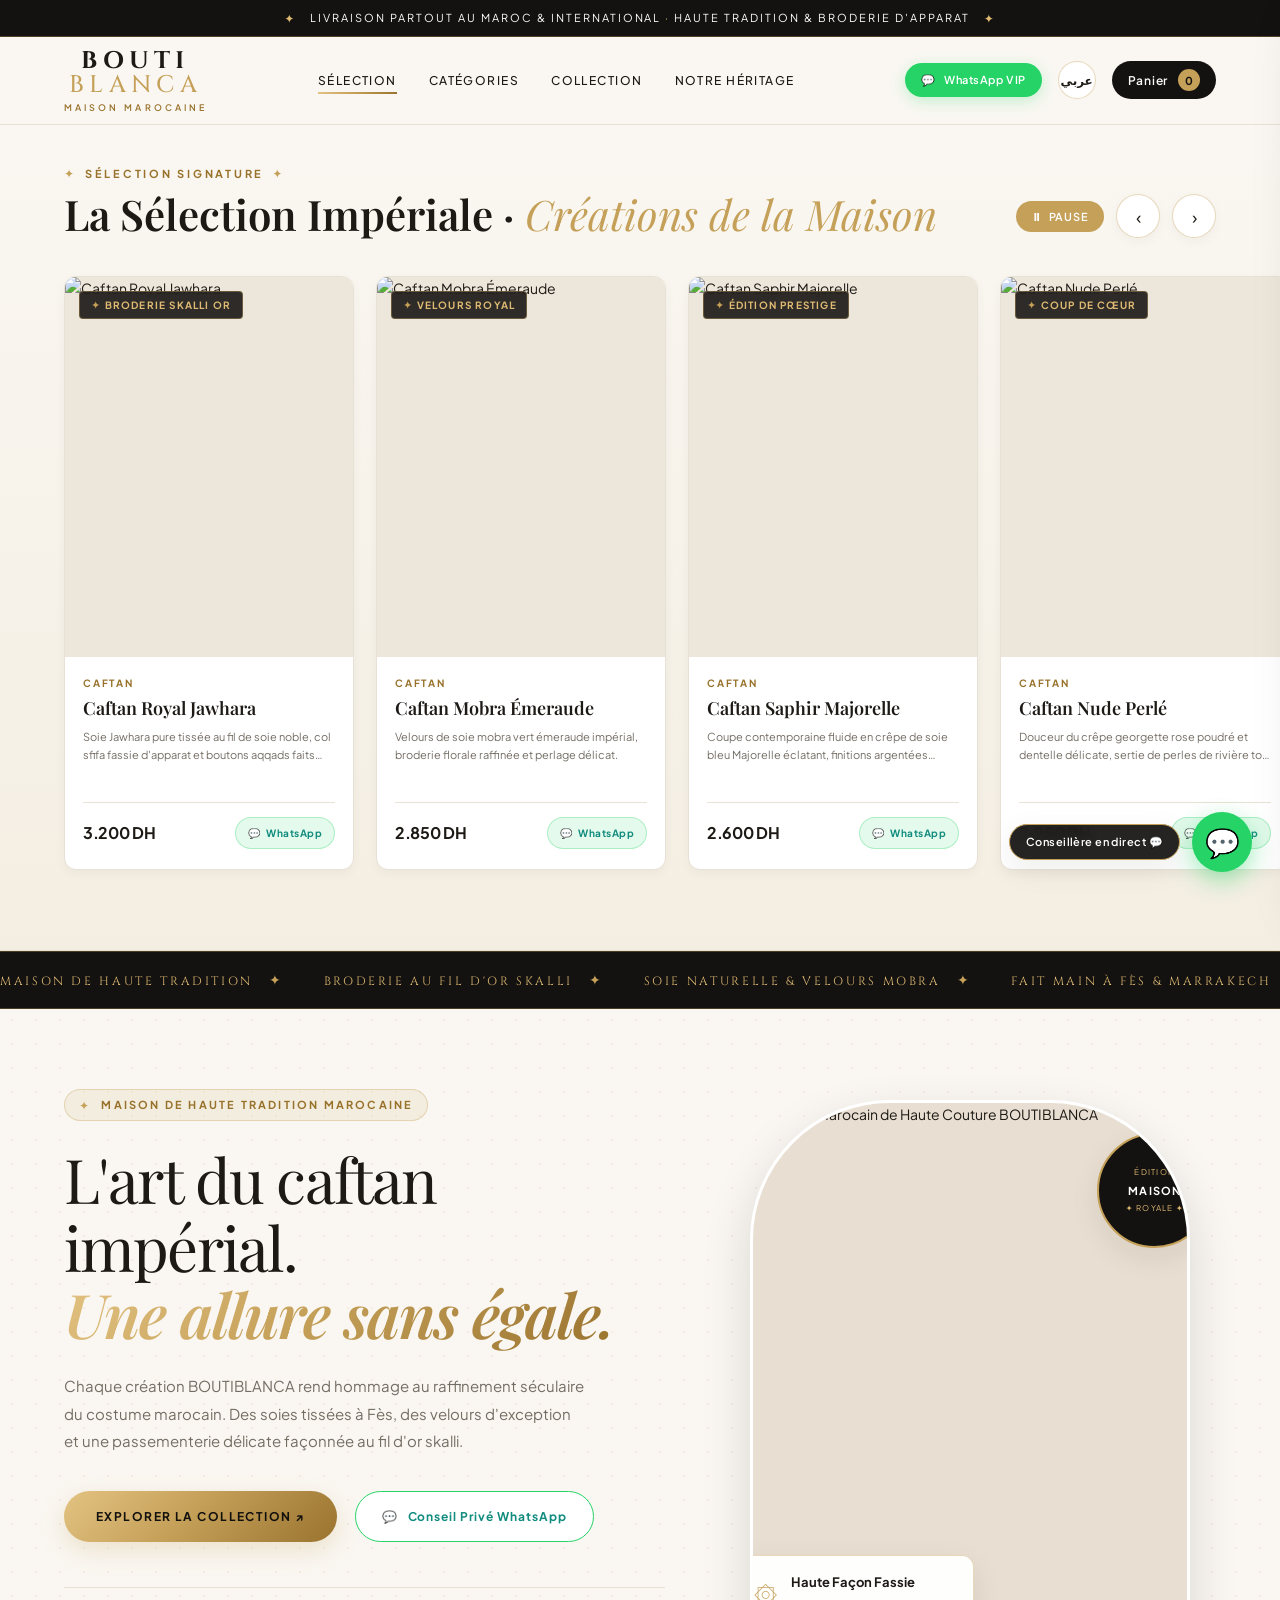
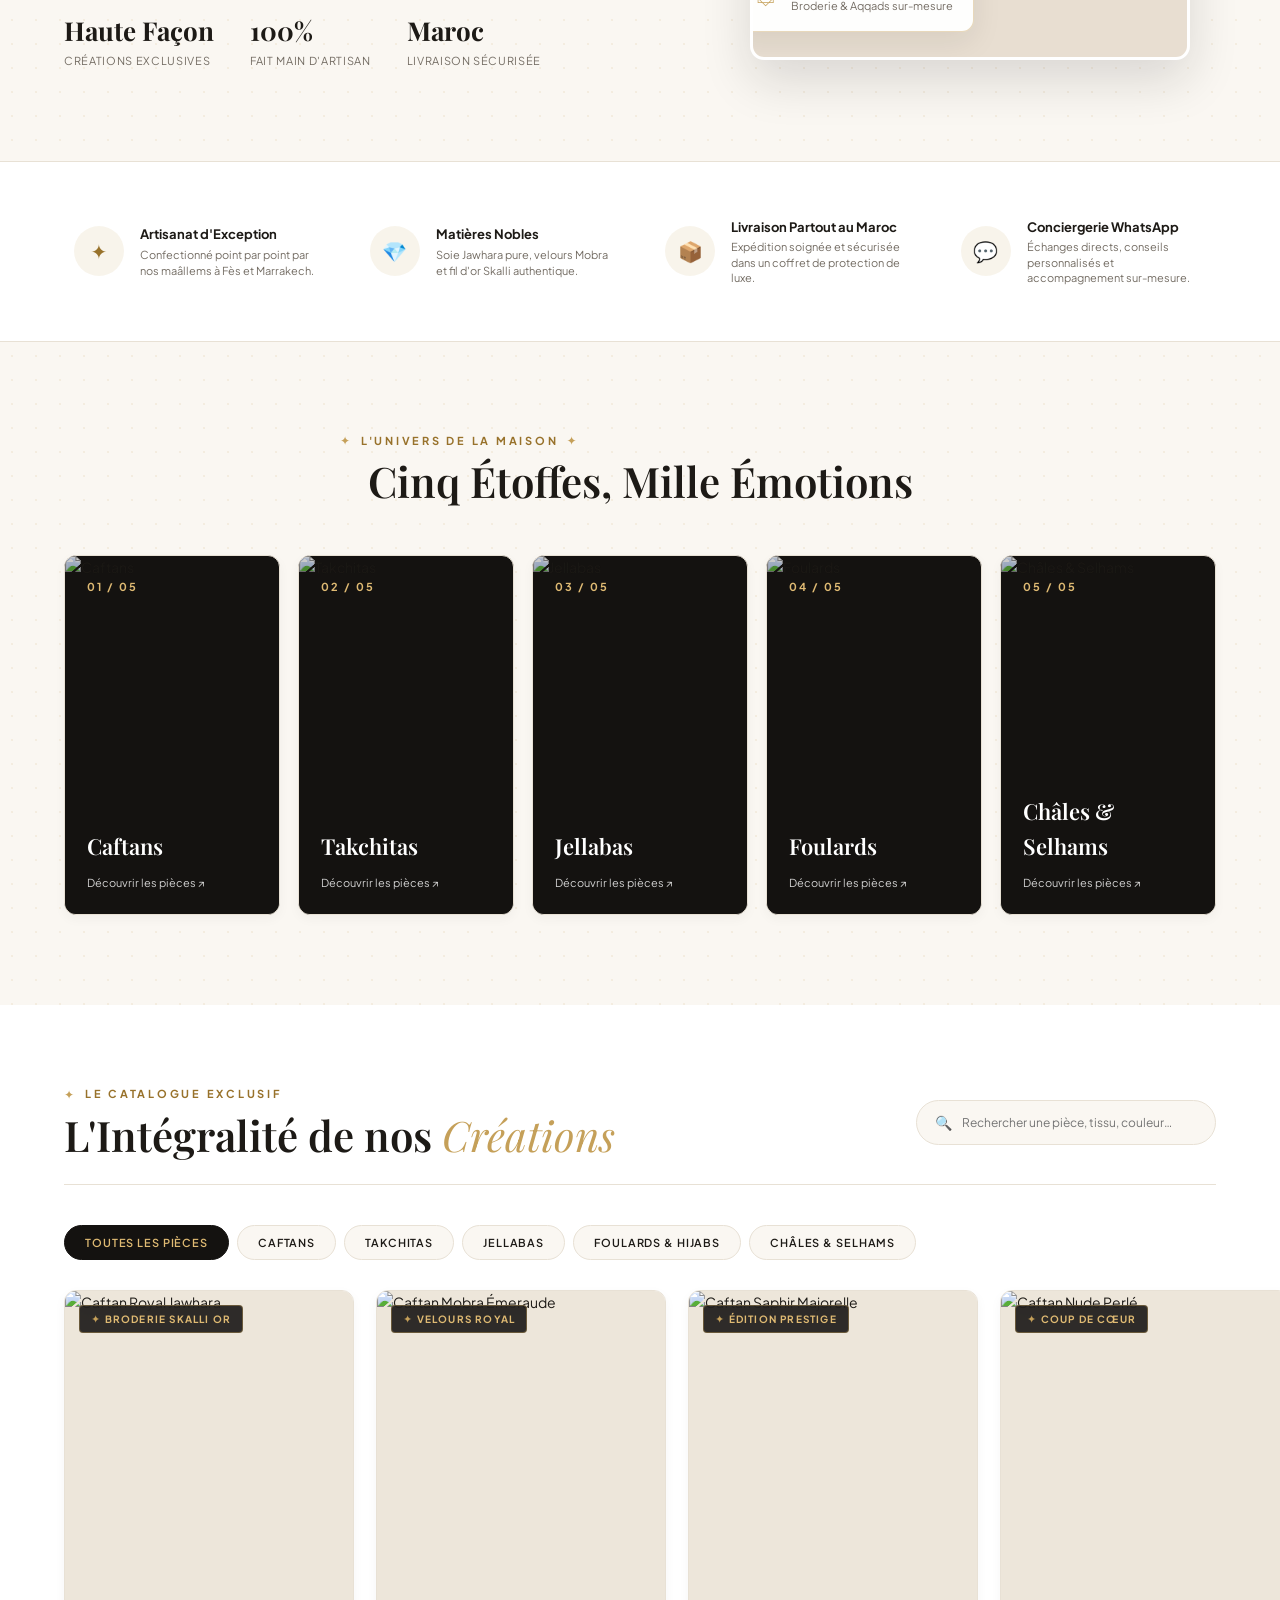
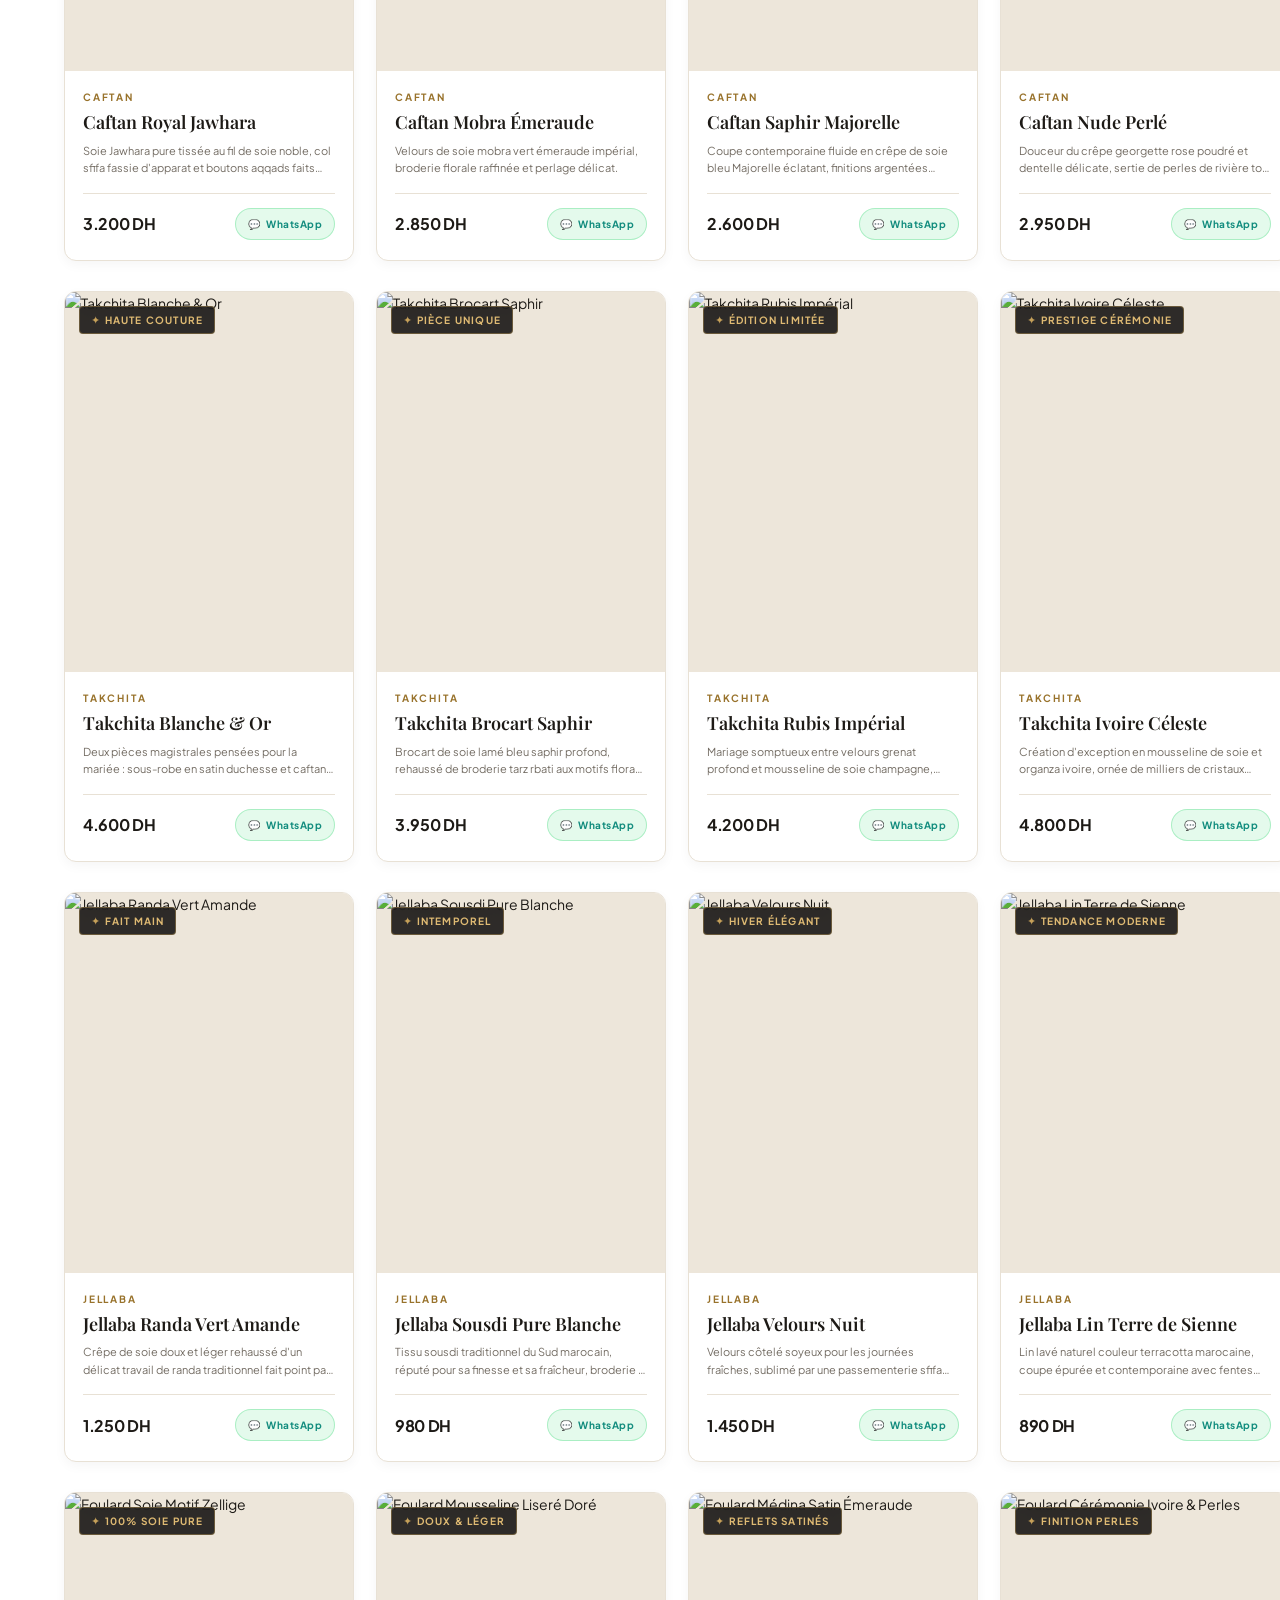
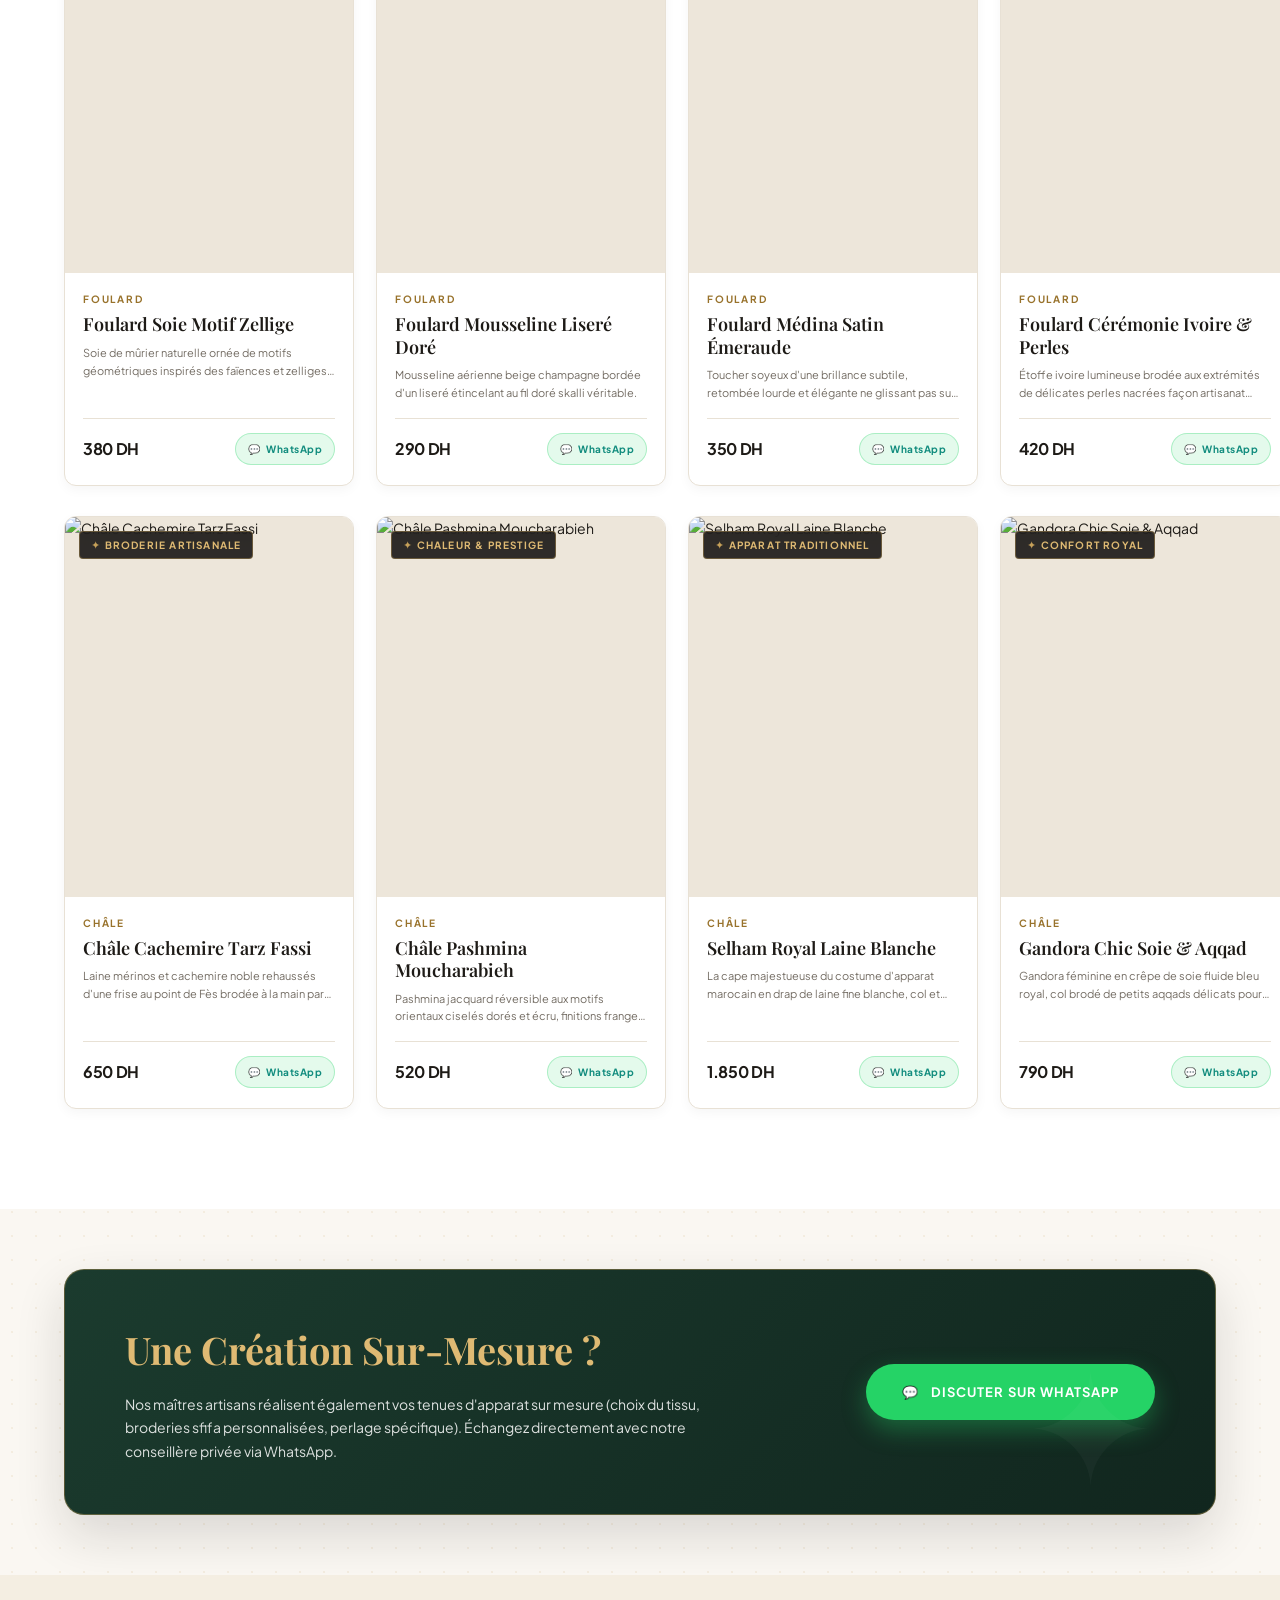
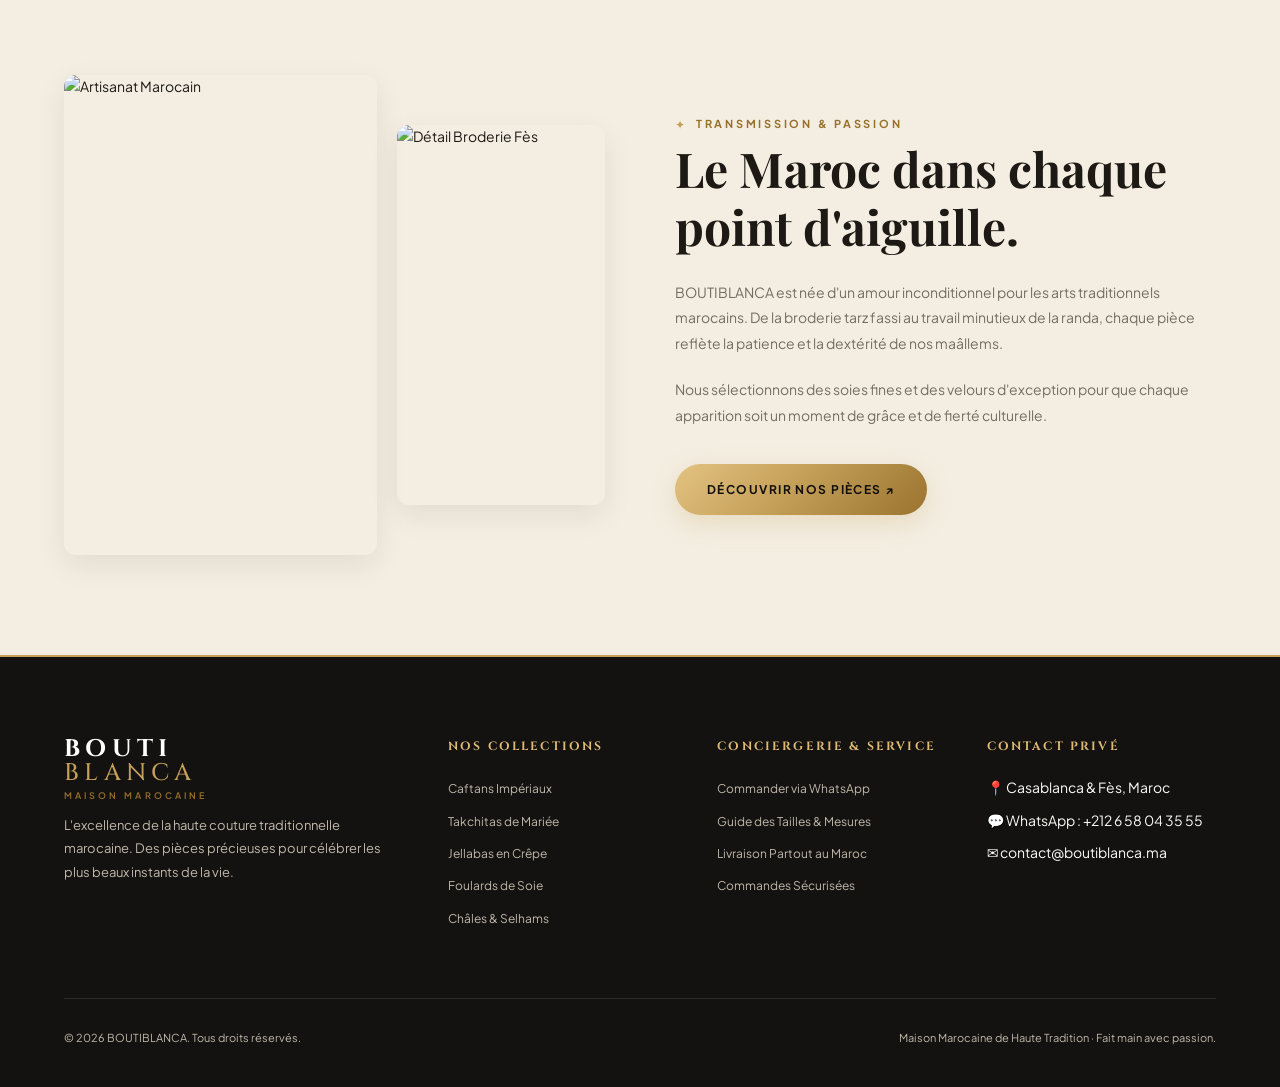
==== commit cc2114fb: "fix(i18n): retablir bilinguisme arabe parfait, conserver les 20 creations avec titre standard et for" ====
--- a/test-iso-prod/prototype-prestige/index.html
+++ b/test-iso-prod/prototype-prestige/index.html
@@ -4,7 +4,7 @@
   <meta charset="UTF-8" />
   <meta name="viewport" content="width=device-width, initial-scale=1.0" />
   <meta name="theme-color" content="#c5a059" />
-  <meta name="description" content="BOUTIBLANCA — Maison de Haute Tradition Marocaine. Caftans d'apparat, Takchitas de mariée, Jellabas en crêpe de soie et ét городской étoffes." />
+  <meta name="description" content="BOUTIBLANCA — Maison de Haute Tradition Marocaine. Caftans d'apparat, Takchitas de mariée, Jellabas en crêpe de soie et étoffes d'exception." />
   <title>BOUTIBLANCA — Maison de Haute Tradition Marocaine</title>
   
   <link rel="stylesheet" href="./styles.css" />
@@ -17,7 +17,7 @@
   <!-- BANNIÈRE SUPÉRIEURE -->
   <div class="announcement-bar" id="top-announcement">
     <span class="ornament-star">✦</span>
-    <p id="top-announcement-text">Livraison Partout au Maroc & International <span>·</span> Haute Tradition & Broderie d'Apparat</p>
+    <p id="top-announcement-text" data-i18n="announcement">Livraison Partout au Maroc & International <span>·</span> Haute Tradition & Broderie d'Apparat</p>
     <span class="ornament-star">✦</span>
   </div>
 
@@ -33,20 +33,19 @@
     </div>
 
     <nav class="main-nav" id="main-nav-bar">
-      <a href="#top-carousel" class="active">Les 20 Créations</a>
-      <a href="#categories">Catégories</a>
-      <a href="#collection">Collection Complète</a>
-      <a href="#heritage">Notre Héritage</a>
-      <a href="./admin.html" style="color: var(--gold-dark); font-weight: 700;">⚙ Studio Admin</a>
+      <a href="#top-carousel" class="active" data-i18n="navCarousel">Sélection</a>
+      <a href="#categories" data-i18n="navCategories">Catégories</a>
+      <a href="#collection" data-i18n="navCollection">Collection</a>
+      <a href="#heritage" data-i18n="navHeritage">Notre Héritage</a>
     </nav>
 
     <div class="header-actions">
-      <a class="btn-header-wa" href="https://wa.me/212600000000?text=Bonjour%20BOUTIBLANCA%2C%20je%20souhaite%20un%20conseil%20personnalis%C3%A9" target="_blank" rel="noopener noreferrer">
-        <span>💬</span> <span>WhatsApp VIP</span>
+      <a class="btn-header-wa" id="btn-header-wa" href="https://wa.me/212658043555?text=Bonjour%20BOUTIBLANCA%2C%20je%20souhaite%20un%20conseil%20personnalis%C3%A9" target="_blank" rel="noopener noreferrer">
+        <span>💬</span> <span data-i18n="waVip">WhatsApp VIP</span>
       </a>
       <button class="language-switch" id="language-switch" aria-label="Changer de langue">عربي</button>
       <button class="cart-trigger" id="cart-trigger" aria-label="Voir le panier">
-        <span>Panier</span>
+        <span data-i18n="cartLabel">Panier</span>
         <span class="cart-count" id="cart-count">0</span>
       </button>
     </div>
@@ -54,20 +53,22 @@
 
   <main>
     <!-- ==========================================================================
-         CARROUSEL DU HAUT : TOUS LES 20 ARTICLES (DEMANDE UTILISATEUR)
+         CARROUSEL DU HAUT : ARTICLES EN VEDETTE
          ========================================================================== -->
     <section class="top-carousel-section" id="top-carousel">
       <div class="top-carousel-header">
         <div>
           <div class="section-label">
             <span class="ornament-star">✦</span>
-            <span>Sélection Signature</span>
+            <span data-i18n="topCarouselTag">Sélection Signature</span>
             <span class="ornament-star">✦</span>
           </div>
-          <h2 class="section-title">La Sélection Impériale · <em>Nos 20 Pièces</em></h2>
+          <h2 class="section-title" id="top-carousel-title" data-i18n="topCarouselTitle">La Sélection Impériale · <em>Créations de la Maison</em></h2>
         </div>
         <div class="carousel-controls">
-          <button class="carousel-autoplay-btn active" id="carousel-autoplay-btn"><span>⏸</span> Pause</button>
+          <button class="carousel-autoplay-btn active" id="carousel-autoplay-btn">
+            <span id="autoplay-icon">⏸</span> <span id="autoplay-text" data-i18n="carouselPause">Pause</span>
+          </button>
           <button class="carousel-nav-btn" id="carousel-btn-prev" aria-label="Précédent">‹</button>
           <button class="carousel-nav-btn" id="carousel-btn-next" aria-label="Suivant">›</button>
         </div>
@@ -75,7 +76,7 @@
 
       <div class="carousel-viewport" id="top-carousel-viewport">
         <div class="carousel-track" id="top-carousel-track">
-          <!-- Les 20 articles sont injectés ici dynamiquement par app.js -->
+          <!-- Les articles sont injectés dynamiquement par app.js -->
         </div>
       </div>
     </section>
@@ -103,39 +104,38 @@
       <div class="hero-content">
         <div class="hero-subtitle-tag">
           <span class="ornament-star">✦</span>
-          <span>Maison de Haute Tradition Marocaine</span>
-        </div>
-        <h1 class="hero-title" id="hero-main-title">
+          <span data-i18n="heroBadge">Maison de Haute Tradition Marocaine</span>
+        </div>
+        <h1 class="hero-title" id="hero-main-title" data-i18n="heroTitle">
           L'art du caftan impérial.<br />
           <em>Une allure sans égale.</em>
         </h1>
-        <p class="hero-paragraph" id="hero-main-desc">
+        <p class="hero-paragraph" id="hero-main-desc" data-i18n="heroDescription">
           Chaque création BOUTIBLANCA rend hommage au raffinement séculaire du costume marocain. Des soies tissées à Fès, des velours d'exception et une passementerie délicate façonnée au fil d'or skalli.
         </p>
 
         <div class="hero-cta-group">
           <a class="btn-primary-gold" href="#collection">
-            <span>Explorer la Collection</span>
-            <span>↗</span>
+            <span data-i18n="discover">Explorer la Collection ↗</span>
           </a>
-          <a class="btn-outline-wa" id="hero-wa-btn" href="https://wa.me/212600000000?text=Bonjour%20BOUTIBLANCA%2C%20je%20souhaite%20un%20conseil%20pour%20une%20cr%C3%A9ation" target="_blank" rel="noopener noreferrer">
+          <a class="btn-outline-wa" id="hero-wa-btn" href="https://wa.me/212658043555?text=Bonjour%20BOUTIBLANCA%2C%20je%20souhaite%20un%20conseil%20pour%20une%20cr%C3%A9ation" target="_blank" rel="noopener noreferrer">
             <span>💬</span>
-            <span>Conseil Privé WhatsApp</span>
+            <span data-i18n="directWa">Conseil Privé WhatsApp</span>
           </a>
         </div>
 
         <div class="hero-stats">
           <div class="stat-item">
-            <strong>20</strong>
-            <span>Créations Uniques</span>
+            <strong data-i18n="statCraft">Haute Façon</strong>
+            <span data-i18n="statCraftSub">Créations Exclusives</span>
           </div>
           <div class="stat-item">
-            <strong>100%</strong>
-            <span>Fait Main d'Artisan</span>
+            <strong data-i18n="statHandmade">100%</strong>
+            <span data-i18n="statHandmadeSub">Fait Main d'Artisan</span>
           </div>
           <div class="stat-item">
-            <strong>Maroc</strong>
-            <span>Livraison Sécurisée</span>
+            <strong data-i18n="statDelivery">Maroc</strong>
+            <span data-i18n="statDeliverySub">Livraison Sécurisée</span>
           </div>
         </div>
       </div>
@@ -144,15 +144,15 @@
         <div class="hero-arch-wrapper">
           <img class="hero-arch-image" id="hero-arch-img" src="https://i.pinimg.com/originals/b0/82/9a/b0829aff252d5c80d5798fd5d9fae49a.jpg" alt="Caftan Marocain de Haute Couture BOUTIBLANCA" />
           <div class="hero-stamp-gold">
-            <span>ÉDITION</span>
-            <strong>MAISON</strong>
-            <span>✦ ROYALE ✦</span>
+            <span data-i18n="sealEdition">ÉDITION</span>
+            <strong data-i18n="sealMaison">MAISON</strong>
+            <span data-i18n="sealRoyale">✦ ROYALE ✦</span>
           </div>
           <div class="hero-floating-card">
             <span class="icon-seal">۞</span>
             <div>
-              <strong>Haute Façon Fassie</strong>
-              <span>Broderie & Aqqads sur-mesure</span>
+              <strong data-i18n="floatingCraftTitle">Haute Façon Fassie</strong>
+              <span data-i18n="floatingCraftDesc">Broderie & Aqqads sur-mesure</span>
             </div>
           </div>
         </div>
@@ -167,29 +167,29 @@
         <div class="trust-card">
           <div class="trust-icon-box">✦</div>
           <div>
-            <strong>Artisanat d'Exception</strong>
-            <p>Confectionné point par point par nos maâllems à Fès et Marrakech.</p>
+            <strong data-i18n="trustCraftTitle">Artisanat d'Exception</strong>
+            <p data-i18n="trustCraftDesc">Confectionné point par point par nos maâllems à Fès et Marrakech.</p>
           </div>
         </div>
         <div class="trust-card">
           <div class="trust-icon-box">💎</div>
           <div>
-            <strong>Matières Nobles</strong>
-            <p>Soie Jawhara pure, velours Mobra et fil d'or Skalli authentique.</p>
+            <strong data-i18n="trustMaterialsTitle">Matières Nobles</strong>
+            <p data-i18n="trustMaterialsDesc">Soie Jawhara pure, velours Mobra et fil d'or Skalli authentique.</p>
           </div>
         </div>
         <div class="trust-card">
           <div class="trust-icon-box">📦</div>
           <div>
-            <strong>Livraison Partout au Maroc</strong>
-            <p>Expédition soignée et sécurisée dans un coffret de protection de luxe.</p>
+            <strong data-i18n="trustDeliveryTitle">Livraison Partout au Maroc</strong>
+            <p data-i18n="trustDeliveryDesc">Expédition soignée et sécurisée dans un coffret de protection de luxe.</p>
           </div>
         </div>
         <div class="trust-card">
           <div class="trust-icon-box">💬</div>
           <div>
-            <strong>Conciergerie WhatsApp</strong>
-            <p>Échanges directs, conseils personnalisés et accompagnement sur-mesure.</p>
+            <strong data-i18n="trustWaTitle">Conciergerie WhatsApp</strong>
+            <p data-i18n="trustWaDesc">Échanges directs, conseils personnalisés et accompagnement sur-mesure.</p>
           </div>
         </div>
       </div>
@@ -202,10 +202,10 @@
       <div class="section-head-center">
         <div class="section-label">
           <span class="ornament-star">✦</span>
-          <span>L'Univers de la Maison</span>
+          <span data-i18n="catEyebrow">L'Univers de la Maison</span>
           <span class="ornament-star">✦</span>
         </div>
-        <h2 class="section-title">Cinq Étoffes, Mille Émotions</h2>
+        <h2 class="section-title" data-i18n="catTitle">Cinq Étoffes, Mille Émotions</h2>
       </div>
 
       <div class="categories-grid">
@@ -214,8 +214,8 @@
           <div class="cat-tile-overlay">
             <span class="cat-number">01 / 05</span>
             <div class="cat-info">
-              <h3>Caftans</h3>
-              <span>Découvrir les pièces ↗</span>
+              <h3 data-i18n="catCaftans">Caftans</h3>
+              <span data-i18n="catDiscover">Découvrir les pièces ↗</span>
             </div>
           </div>
         </article>
@@ -225,8 +225,8 @@
           <div class="cat-tile-overlay">
             <span class="cat-number">02 / 05</span>
             <div class="cat-info">
-              <h3>Takchitas</h3>
-              <span>Découvrir les pièces ↗</span>
+              <h3 data-i18n="catTakchitas">Takchitas</h3>
+              <span data-i18n="catDiscover">Découvrir les pièces ↗</span>
             </div>
           </div>
         </article>
@@ -236,8 +236,8 @@
           <div class="cat-tile-overlay">
             <span class="cat-number">03 / 05</span>
             <div class="cat-info">
-              <h3>Jellabas</h3>
-              <span>Découvrir les pièces ↗</span>
+              <h3 data-i18n="catJellabas">Jellabas</h3>
+              <span data-i18n="catDiscover">Découvrir les pièces ↗</span>
             </div>
           </div>
         </article>
@@ -247,8 +247,8 @@
           <div class="cat-tile-overlay">
             <span class="cat-number">04 / 05</span>
             <div class="cat-info">
-              <h3>Foulards</h3>
-              <span>Découvrir les pièces ↗</span>
+              <h3 data-i18n="catFoulards">Foulards</h3>
+              <span data-i18n="catDiscover">Découvrir les pièces ↗</span>
             </div>
           </div>
         </article>
@@ -258,8 +258,8 @@
           <div class="cat-tile-overlay">
             <span class="cat-number">05 / 05</span>
             <div class="cat-info">
-              <h3>Châles & Selhams</h3>
-              <span>Découvrir les pièces ↗</span>
+              <h3 data-i18n="catChales">Châles & Selhams</h3>
+              <span data-i18n="catDiscover">Découvrir les pièces ↗</span>
             </div>
           </div>
         </article>
@@ -274,24 +274,24 @@
         <div>
           <div class="section-label">
             <span class="ornament-star">✦</span>
-            <span>Le Catalogue Complet</span>
-          </div>
-          <h2 class="section-title">L'Intégralité de nos <em>Créations</em></h2>
+            <span data-i18n="collectionEyebrow">Le Catalogue Exclusif</span>
+          </div>
+          <h2 class="section-title" data-i18n="collectionTitle">L'Intégralité de nos <em>Créations</em></h2>
         </div>
 
         <div class="search-input-box">
           <span aria-hidden="true">🔍</span>
-          <input type="search" id="search-input" placeholder="Rechercher une pièce, tissu, couleur…" aria-label="Rechercher" />
+          <input type="search" id="search-input" placeholder="Rechercher une pièce, tissu, couleur…" data-i18n-placeholder="searchPlaceholder" aria-label="Rechercher" />
         </div>
       </div>
 
       <div class="filters-group" style="margin-bottom: 30px;">
-        <button class="filter-btn active" data-filter="Tous">Toutes les Pièces (20)</button>
-        <button class="filter-btn" data-filter="Caftan">Caftans</button>
-        <button class="filter-btn" data-filter="Takchita">Takchitas</button>
-        <button class="filter-btn" data-filter="Jellaba">Jellabas</button>
-        <button class="filter-btn" data-filter="Foulard">Foulards & Hijabs</button>
-        <button class="filter-btn" data-filter="Châle">Châles & Selhams</button>
+        <button class="filter-btn active" data-filter="Tous" data-i18n="filterAll">Toutes les Pièces</button>
+        <button class="filter-btn" data-filter="Caftan" data-i18n="filterCaftan">Caftans</button>
+        <button class="filter-btn" data-filter="Takchita" data-i18n="filterTakchita">Takchitas</button>
+        <button class="filter-btn" data-filter="Jellaba" data-i18n="filterJellaba">Jellabas</button>
+        <button class="filter-btn" data-filter="Foulard" data-i18n="filterFoulard">Foulards & Hijabs</button>
+        <button class="filter-btn" data-filter="Châle" data-i18n="filterChale">Châles & Selhams</button>
       </div>
 
       <div class="products-grid" id="products-grid" aria-live="polite">
@@ -304,14 +304,14 @@
          ========================================================================== -->
     <section class="vip-wa-banner">
       <div class="vip-wa-content">
-        <h2>Une Création Sur-Mesure ?</h2>
-        <p>
+        <h2 data-i18n="vipWaTitle">Une Création Sur-Mesure ?</h2>
+        <p data-i18n="vipWaDesc">
           Nos maîtres artisans réalisent également vos tenues d'apparat sur mesure (choix du tissu, broderies sfifa personnalisées, perlage spécifique). Échangez directement avec notre conseillère privée via WhatsApp.
         </p>
       </div>
-      <a class="btn-vip-wa" href="https://wa.me/212600000000?text=Salam%20BOUTIBLANCA%2C%20je%20souhaite%20un%20devis%20pour%20une%20cr%C3%A9ation%20sur-mesure" target="_blank" rel="noopener noreferrer">
+      <a class="btn-vip-wa" href="https://wa.me/212658043555?text=Salam%20BOUTIBLANCA%2C%20je%20souhaite%20un%20devis%20pour%20une%20cr%C3%A9ation%20sur-mesure" target="_blank" rel="noopener noreferrer">
         <span>💬</span>
-        <span>Discuter sur WhatsApp</span>
+        <span data-i18n="vipWaBtn">Discuter sur WhatsApp</span>
       </a>
     </section>
 
@@ -327,24 +327,24 @@
         <div class="heritage-text">
           <div class="section-label">
             <span class="ornament-star">✦</span>
-            <span>Transmission & Passion</span>
-          </div>
-          <h2>Le Maroc dans chaque point d'aiguille.</h2>
-          <p>
+            <span data-i18n="heritageEyebrow">Transmission & Passion</span>
+          </div>
+          <h2 data-i18n="heritageTitle">Le Maroc dans chaque point d'aiguille.</h2>
+          <p data-i18n="heritageP1">
             BOUTIBLANCA est née d'un amour inconditionnel pour les arts traditionnels marocains. De la broderie tarz fassi au travail minutieux de la randa, chaque pièce reflète la patience et la dextérité de nos maâllems.
           </p>
-          <p>
+          <p data-i18n="heritageP2">
             Nous sélectionnons des soies fines et des velours d'exception pour que chaque apparition soit un moment de grâce et de fierté culturelle.
           </p>
           <a class="btn-primary-gold" href="#collection" style="margin-top: 15px;">
-            <span>Découvrir nos pièces ↗</span>
+            <span data-i18n="heritageBtn">Découvrir nos pièces ↗</span>
           </a>
         </div>
       </div>
     </section>
   </main>
 
-  <!-- PIED DE PAGE -->
+  <!-- PIED DE PAGE (SANS LIEN ADMIN) -->
   <footer class="site-footer">
     <div class="footer-top">
       <div class="footer-brand">
@@ -352,49 +352,49 @@
           BOUTI<span>BLANCA</span>
           <small>MAISON MAROCAINE</small>
         </div>
-        <p>L'excellence de la haute couture traditionnelle marocaine. Des pièces précieuses pour célébrer les plus beaux instants de la vie.</p>
+        <p data-i18n="footerDesc">L'excellence de la haute couture traditionnelle marocaine. Des pièces précieuses pour célébrer les plus beaux instants de la vie.</p>
       </div>
 
       <div class="footer-col">
-        <h4>Nos Collections</h4>
+        <h4 data-i18n="footerCollections">Nos Collections</h4>
         <ul>
-          <li><a href="#collection">Caftans Impériaux</a></li>
-          <li><a href="#collection">Takchitas de Mariée</a></li>
-          <li><a href="#collection">Jellabas en Crêpe</a></li>
-          <li><a href="#collection">Foulards de Soie</a></li>
-          <li><a href="#collection">Châles & Selhams</a></li>
+          <li><a href="#collection" data-i18n="catCaftans">Caftans Impériaux</a></li>
+          <li><a href="#collection" data-i18n="catTakchitas">Takchitas de Mariée</a></li>
+          <li><a href="#collection" data-i18n="catJellabas">Jellabas en Crêpe</a></li>
+          <li><a href="#collection" data-i18n="catFoulards">Foulards de Soie</a></li>
+          <li><a href="#collection" data-i18n="catChales">Châles & Selhams</a></li>
         </ul>
       </div>
 
       <div class="footer-col">
-        <h4>Conciergerie & Service</h4>
+        <h4 data-i18n="footerServices">Conciergerie & Service</h4>
         <ul>
-          <li><a href="https://wa.me/212600000000" target="_blank">Commander via WhatsApp</a></li>
-          <li><a href="https://wa.me/212600000000" target="_blank">Guide des Tailles & Mesures</a></li>
-          <li><a href="#top-carousel">Livraison & Délais</a></li>
-          <li><a href="./admin.html">Espace Gestion</a></li>
+          <li><a href="https://wa.me/212658043555" target="_blank">Commander via WhatsApp</a></li>
+          <li><a href="https://wa.me/212658043555" target="_blank">Guide des Tailles & Mesures</a></li>
+          <li><a href="#top-carousel">Livraison Partout au Maroc</a></li>
+          <li><a href="#collection">Commandes Sécurisées</a></li>
         </ul>
       </div>
 
       <div class="footer-col">
-        <h4>Contact Privé</h4>
+        <h4 data-i18n="footerContact">Contact Privé</h4>
         <ul>
           <li><span>📍 Casablanca & Fès, Maroc</span></li>
-          <li><span>💬 WhatsApp : +212 6 00 00 00 00</span></li>
+          <li><span>💬 WhatsApp : +212 6 58 04 35 55</span></li>
           <li><span>✉ contact@boutiblanca.ma</span></li>
         </ul>
       </div>
     </div>
 
     <div class="footer-bottom">
-      <p>© <span id="current-year"></span> BOUTIBLANCA. Tous droits réservés.</p>
-      <p>Maison Marocaine de Haute Tradition · Fait main avec passion.</p>
+      <p>© <span id="current-year"></span> BOUTIBLANCA. <span data-i18n="footerRights">Tous droits réservés.</span></p>
+      <p data-i18n="footerHeritageNote">Maison Marocaine de Haute Tradition · Fait main avec passion.</p>
     </div>
   </footer>
 
   <!-- BOUTON FLOTTANT WHATSAPP TOUJOURS ACCESSIBLE -->
-  <a class="floating-wa-button" id="floating-wa-btn" href="https://wa.me/212600000000?text=Bonjour%20BOUTIBLANCA%2C%20je%20souhaite%20un%20conseil" target="_blank" rel="noopener noreferrer" aria-label="Contacter sur WhatsApp">
-    <span class="floating-wa-pill">Conseillère en direct 💬</span>
+  <a class="floating-wa-button" id="floating-wa-btn" href="https://wa.me/212658043555?text=Bonjour%20BOUTIBLANCA%2C%20je%20souhaite%20un%20conseil" target="_blank" rel="noopener noreferrer" aria-label="Contacter sur WhatsApp">
+    <span class="floating-wa-pill" id="floating-wa-text" data-i18n="floatingWaPill">Conseillère en direct 💬</span>
     <span class="floating-wa-circle">💬</span>
   </a>
 
@@ -414,10 +414,10 @@
       
       <div class="modal-actions">
         <a class="btn-modal-wa" id="modal-btn-wa" href="" target="_blank" rel="noopener noreferrer">
-          <span>💬</span> <span>Commander directement sur WhatsApp</span>
+          <span>💬</span> <span data-i18n="orderWa">Commander directement sur WhatsApp</span>
         </a>
         <button class="btn-modal-cart" id="modal-btn-cart">
-          <span>🛍</span> <span>Ajouter au Panier</span>
+          <span>🛍</span> <span data-i18n="addToCart">Ajouter au Panier</span>
         </button>
       </div>
     </div>
@@ -426,7 +426,7 @@
   <!-- TIROIR DU PANIER (CART DRAWER) -->
   <aside class="cart-drawer" id="cart-drawer" aria-label="Votre Sélection">
     <div class="cart-header">
-      <h2>Votre Sélection</h2>
+      <h2 data-i18n="yourCart">Votre Sélection</h2>
       <button class="modal-close-btn" id="cart-close-btn" style="position: static;" aria-label="Fermer le panier">✕</button>
     </div>
 
@@ -434,19 +434,19 @@
 
     <div id="cart-empty-state" style="text-align: center; padding: 60px 20px; color: var(--text-muted);">
       <div style="font-size: 40px; color: var(--gold-primary); margin-bottom: 15px;">۞</div>
-      <p>Votre panier attend sa première pièce d'exception.</p>
+      <p data-i18n="emptyCart">Votre panier attend sa première pièce d'exception.</p>
     </div>
 
     <div class="cart-footer">
       <div class="cart-total-row">
-        <span>Sous-total</span>
+        <span data-i18n="subtotal">Sous-total</span>
         <span id="cart-total-price">0 DH</span>
       </div>
       <a class="btn-checkout-wa" id="btn-cart-checkout-wa" href="#" target="_blank" rel="noopener noreferrer">
-        <span>💬</span> <span>Confirmer par WhatsApp</span>
+        <span>💬</span> <span data-i18n="confirmWa">Confirmer par WhatsApp</span>
       </a>
       <button class="btn-checkout-supabase" id="btn-cart-continue" onclick="document.getElementById('cart-close-btn').click();">
-        Continuer mes découvertes
+        <span data-i18n="continueShopping">Continuer mes découvertes</span>
       </button>
     </div>
   </aside>
@@ -454,4 +454,4 @@
   <div class="toast" id="toast" role="status" aria-live="polite"></div>
 
 </body>
-</html>
+</html>
--- a/test-iso-prod/prototype-prestige/styles.css
+++ b/test-iso-prod/prototype-prestige/styles.css
@@ -1,6 +1,6 @@
 /* ==========================================================================
-   BOUTIBLANCA — PROTOTYPE PRESTIGE
-   Style Marocain Pur · Couleurs Tendances · Haute Couture & Prestige
+   BOUTIBLANCA — PRODUCTION PRESTIGE
+   Style Marocain Pur · Couleurs Tendances · Haute Tradition & Luxe
    ========================================================================== */
 
 @import url('https://fonts.googleapis.com/css2?family=Cinzel:wght@500;600;700;800&family=Playfair+Display:ital,wght@0,400;0,600;0,700;1,400&family=Plus+Jakarta+Sans:wght@300;400;500;600;700&family=Amiri:ital,wght@0,400;0,700;1,400&display=swap');
@@ -50,9 +50,6 @@
   --transition-smooth: 0.4s cubic-bezier(0.16, 1, 0.3, 1);
 }
 
-/* ==========================================================================
-   Base & Reset
-   ========================================================================== */
 *, *::before, *::after {
   box-sizing: border-box;
   margin: 0;
@@ -103,9 +100,6 @@
   display: block;
 }
 
-/* ==========================================================================
-   Motifs Zellige et Ornements Marocains
-   ========================================================================== */
 .pattern-bg {
   background-image: radial-gradient(rgba(197, 160, 89, 0.12) 1px, transparent 1px);
   background-size: 24px 24px;
@@ -308,7 +302,7 @@
 }
 
 /* ==========================================================================
-   CARROUSEL DU HAUT : TOUS LES 20 ARTICLES (HIGHLIGHT SECTION)
+   CARROUSEL DU HAUT : ARTICLES EN VEDETTE
    ========================================================================== */
 .top-carousel-section {
   padding: 40px 0 50px;
@@ -402,7 +396,6 @@
   color: #fff;
 }
 
-/* Track & Slides */
 .carousel-viewport {
   width: 100%;
   overflow-x: auto;
@@ -427,7 +420,6 @@
   width: max-content;
 }
 
-/* Carte Carrousel Haute Couture */
 .carousel-card {
   width: 290px;
   background: #ffffff;
@@ -783,7 +775,6 @@
   text-transform: uppercase;
 }
 
-/* Image Arche Marocaine */
 .hero-visual {
   position: relative;
   display: flex;
@@ -1617,6 +1608,7 @@
 html[dir="rtl"] body {
   font-family: var(--font-ar);
   text-align: right;
+  direction: rtl;
 }
 
 html[dir="rtl"] .wordmark small {
@@ -1652,6 +1644,85 @@
 html[dir="rtl"] .hero-floating-card {
   left: auto;
   right: -20px;
+}
+
+html[dir="rtl"] .card-details {
+  text-align: right;
+  direction: rtl;
+}
+
+html[dir="rtl"] .card-desc {
+  text-align: right;
+  direction: rtl;
+}
+
+html[dir="rtl"] .card-category {
+  text-align: right;
+}
+
+html[dir="rtl"] .card-title {
+  text-align: right;
+}
+
+html[dir="rtl"] .card-footer {
+  flex-direction: row-reverse;
+}
+
+html[dir="rtl"] .btn-card-quickview {
+  display: inline-flex;
+  align-items: center;
+  justify-content: center;
+  gap: 6px;
+}
+
+html[dir="rtl"] .hero-content {
+  text-align: right;
+}
+
+html[dir="rtl"] .hero-subtitle-tag {
+  flex-direction: row-reverse;
+}
+
+html[dir="rtl"] .hero-cta-group {
+  justify-content: flex-start;
+}
+
+html[dir="rtl"] .top-carousel-header {
+  flex-direction: row-reverse;
+}
+
+html[dir="rtl"] .carousel-controls {
+  flex-direction: row-reverse;
+}
+
+html[dir="rtl"] .collection-toolbar {
+  flex-direction: row-reverse;
+}
+
+html[dir="rtl"] .trust-card {
+  text-align: right;
+}
+
+html[dir="rtl"] .heritage-text {
+  text-align: right;
+}
+
+html[dir="rtl"] .vip-wa-banner {
+  flex-direction: row-reverse;
+  text-align: right;
+}
+
+html[dir="rtl"] .footer-top {
+  direction: rtl;
+  text-align: right;
+}
+
+html[dir="rtl"] .footer-brand {
+  text-align: right;
+}
+
+html[dir="rtl"] .footer-brand .wordmark {
+  align-items: flex-start;
 }
 
 /* ==========================================================================
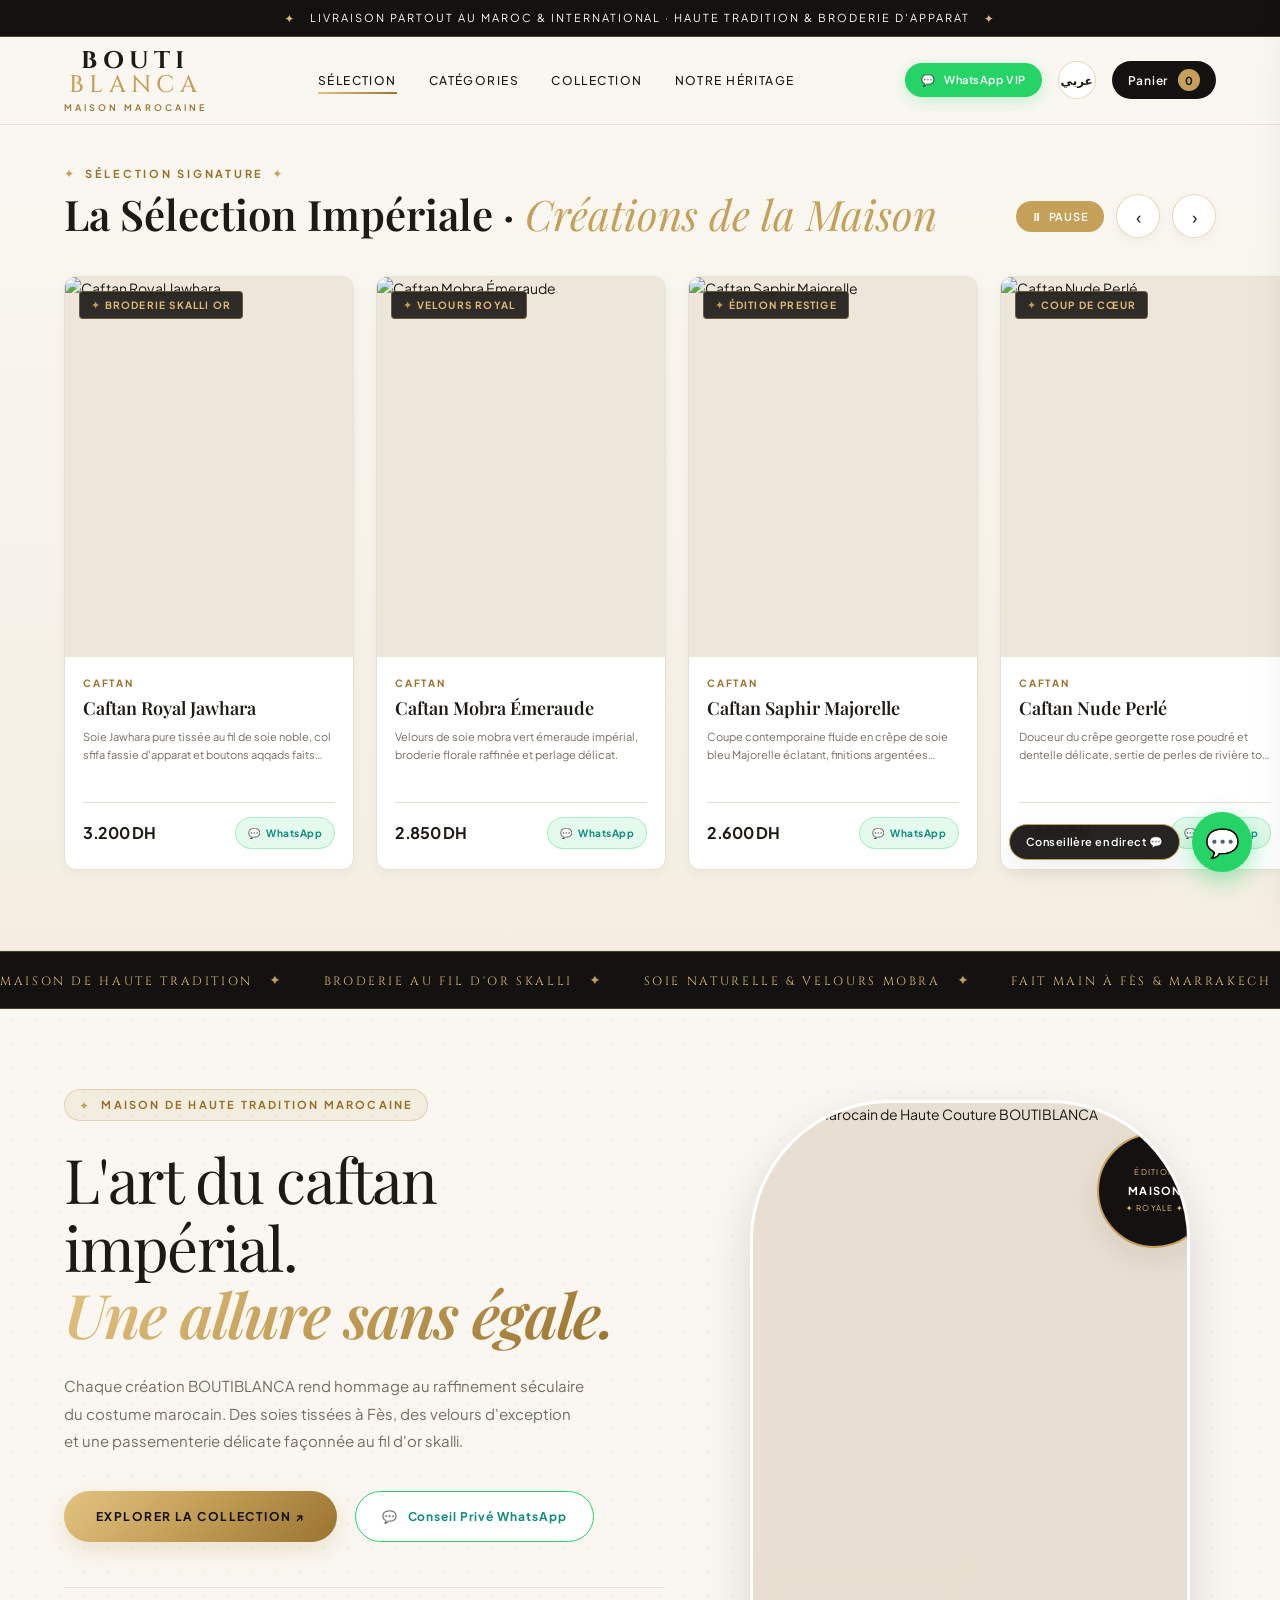
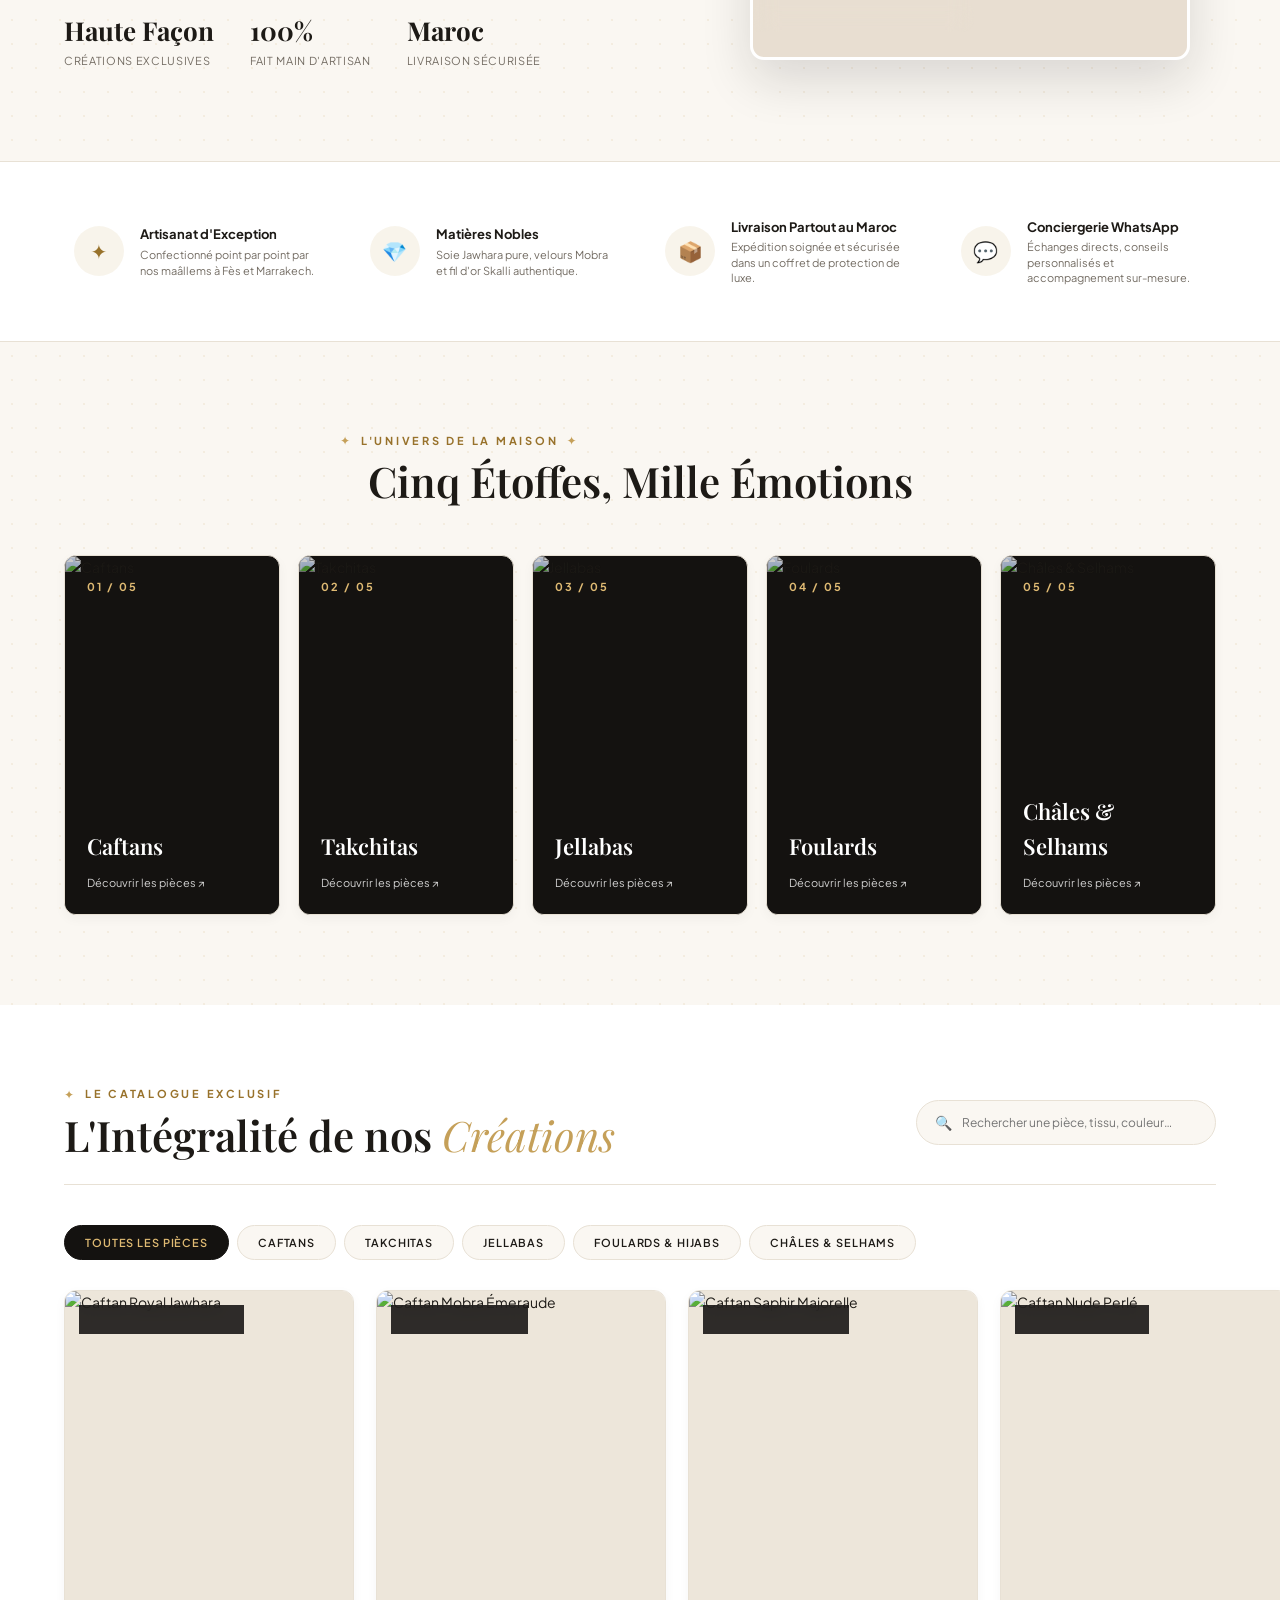
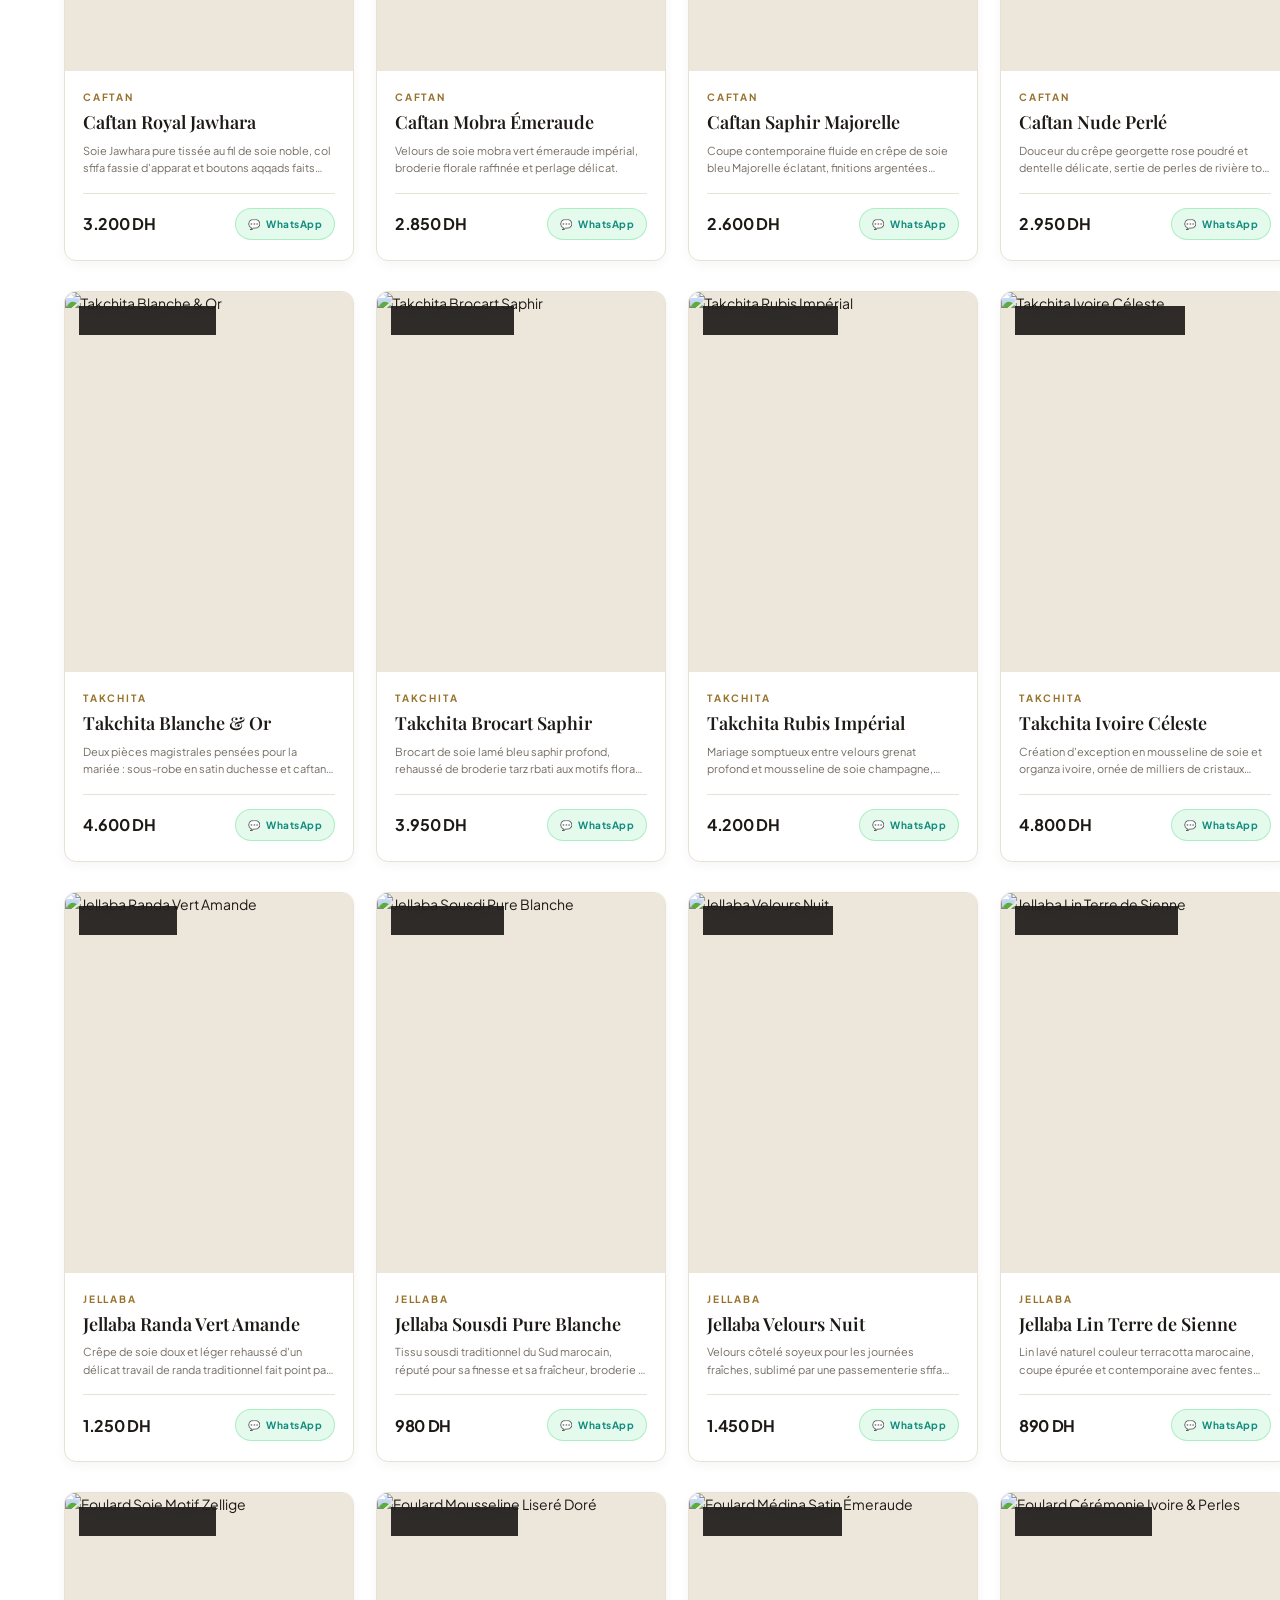
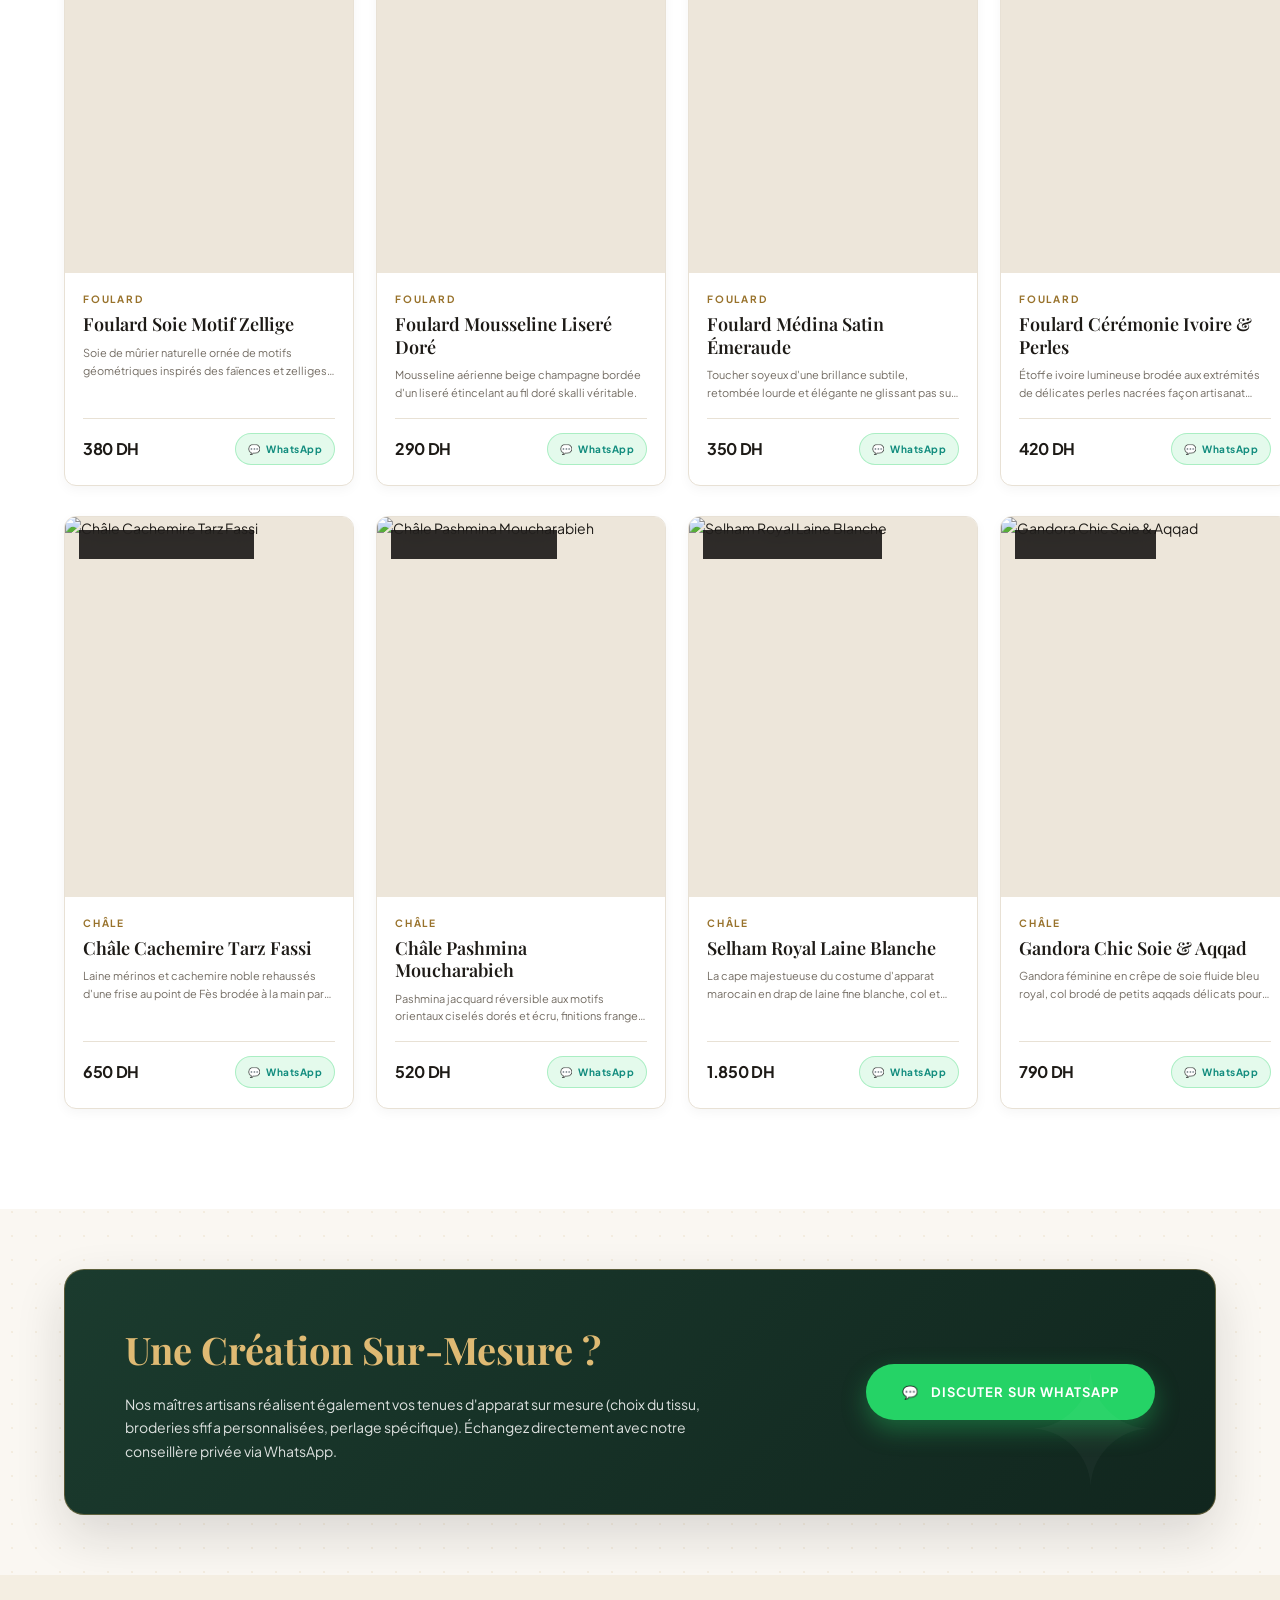
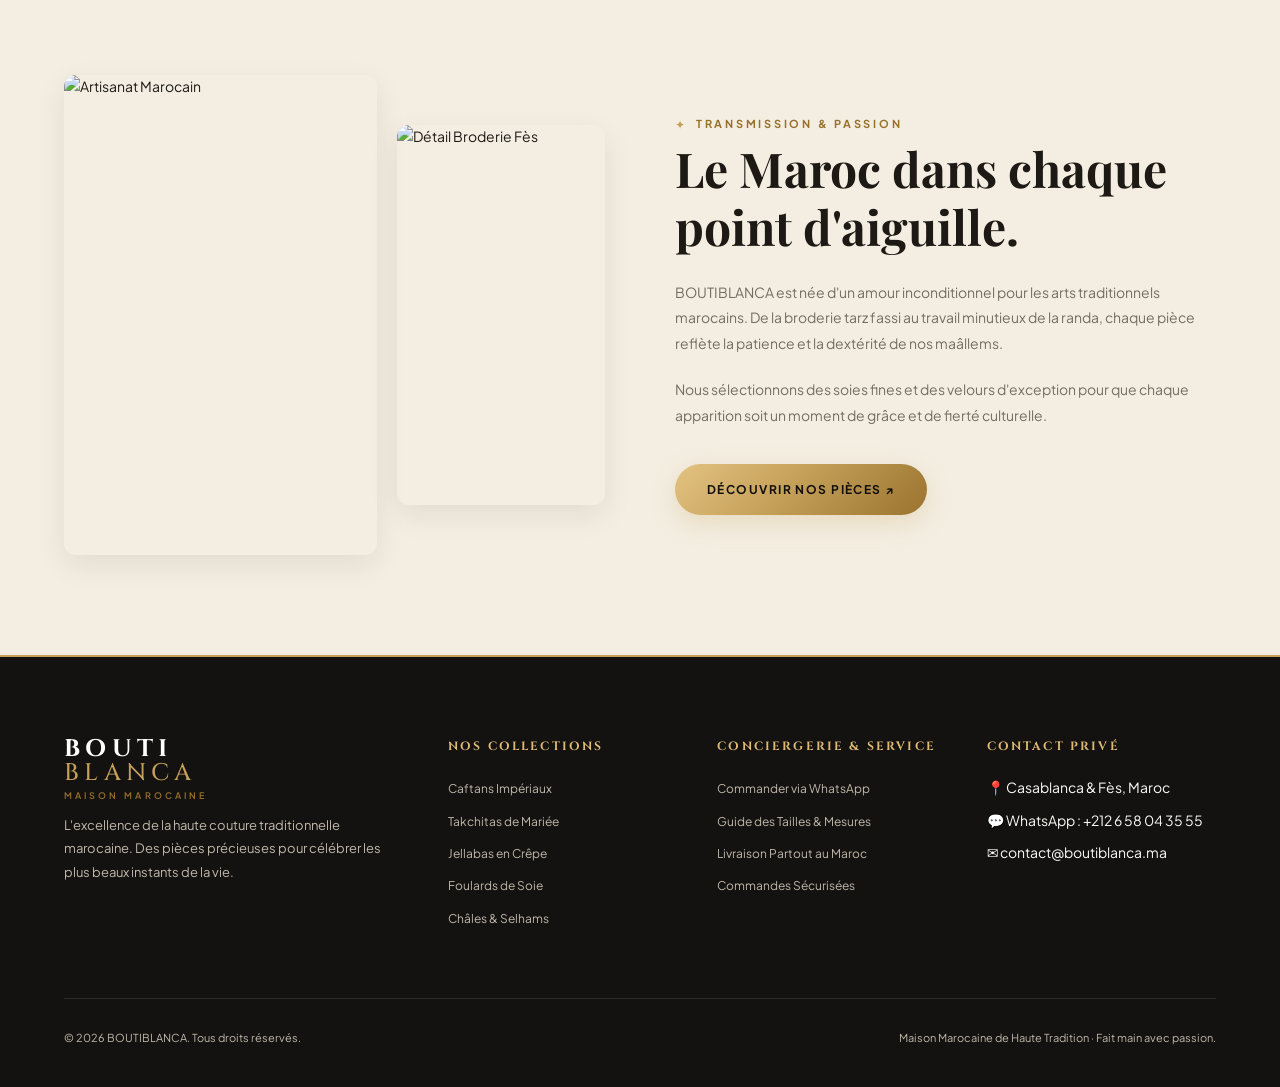
==== commit c8c5f774: "fix: corriger blocage ecran admin (CSS hidden & verification profil) et remplacer wa.me par api.what" ====
--- a/test-iso-prod/prototype-prestige/index.html
+++ b/test-iso-prod/prototype-prestige/index.html
@@ -40,7 +40,7 @@
     </nav>
 
     <div class="header-actions">
-      <a class="btn-header-wa" id="btn-header-wa" href="https://wa.me/212658043555?text=Bonjour%20BOUTIBLANCA%2C%20je%20souhaite%20un%20conseil%20personnalis%C3%A9" target="_blank" rel="noopener noreferrer">
+      <a class="btn-header-wa" id="btn-header-wa" href="https://api.whatsapp.com/send?phone=212658043555&text=Bonjour%20BOUTIBLANCA%2C%20je%20souhaite%20un%20conseil%20personnalis%C3%A9" target="_blank" rel="noopener noreferrer">
         <span>💬</span> <span data-i18n="waVip">WhatsApp VIP</span>
       </a>
       <button class="language-switch" id="language-switch" aria-label="Changer de langue">عربي</button>
@@ -118,7 +118,7 @@
           <a class="btn-primary-gold" href="#collection">
             <span data-i18n="discover">Explorer la Collection ↗</span>
           </a>
-          <a class="btn-outline-wa" id="hero-wa-btn" href="https://wa.me/212658043555?text=Bonjour%20BOUTIBLANCA%2C%20je%20souhaite%20un%20conseil%20pour%20une%20cr%C3%A9ation" target="_blank" rel="noopener noreferrer">
+          <a class="btn-outline-wa" id="hero-wa-btn" href="https://api.whatsapp.com/send?phone=212658043555&text=Bonjour%20BOUTIBLANCA%2C%20je%20souhaite%20un%20conseil%20pour%20une%20cr%C3%A9ation" target="_blank" rel="noopener noreferrer">
             <span>💬</span>
             <span data-i18n="directWa">Conseil Privé WhatsApp</span>
           </a>
@@ -309,7 +309,7 @@
           Nos maîtres artisans réalisent également vos tenues d'apparat sur mesure (choix du tissu, broderies sfifa personnalisées, perlage spécifique). Échangez directement avec notre conseillère privée via WhatsApp.
         </p>
       </div>
-      <a class="btn-vip-wa" href="https://wa.me/212658043555?text=Salam%20BOUTIBLANCA%2C%20je%20souhaite%20un%20devis%20pour%20une%20cr%C3%A9ation%20sur-mesure" target="_blank" rel="noopener noreferrer">
+      <a class="btn-vip-wa" href="https://api.whatsapp.com/send?phone=212658043555&text=Salam%20BOUTIBLANCA%2C%20je%20souhaite%20un%20devis%20pour%20une%20cr%C3%A9ation%20sur-mesure" target="_blank" rel="noopener noreferrer">
         <span>💬</span>
         <span data-i18n="vipWaBtn">Discuter sur WhatsApp</span>
       </a>
@@ -369,8 +369,8 @@
       <div class="footer-col">
         <h4 data-i18n="footerServices">Conciergerie & Service</h4>
         <ul>
-          <li><a href="https://wa.me/212658043555" target="_blank">Commander via WhatsApp</a></li>
-          <li><a href="https://wa.me/212658043555" target="_blank">Guide des Tailles & Mesures</a></li>
+          <li><a href="https://api.whatsapp.com/send?phone=212658043555" target="_blank">Commander via WhatsApp</a></li>
+          <li><a href="https://api.whatsapp.com/send?phone=212658043555" target="_blank">Guide des Tailles & Mesures</a></li>
           <li><a href="#top-carousel">Livraison Partout au Maroc</a></li>
           <li><a href="#collection">Commandes Sécurisées</a></li>
         </ul>
@@ -393,7 +393,7 @@
   </footer>
 
   <!-- BOUTON FLOTTANT WHATSAPP TOUJOURS ACCESSIBLE -->
-  <a class="floating-wa-button" id="floating-wa-btn" href="https://wa.me/212658043555?text=Bonjour%20BOUTIBLANCA%2C%20je%20souhaite%20un%20conseil" target="_blank" rel="noopener noreferrer" aria-label="Contacter sur WhatsApp">
+  <a class="floating-wa-button" id="floating-wa-btn" href="https://api.whatsapp.com/send?phone=212658043555&text=Bonjour%20BOUTIBLANCA%2C%20je%20souhaite%20un%20conseil" target="_blank" rel="noopener noreferrer" aria-label="Contacter sur WhatsApp">
     <span class="floating-wa-pill" id="floating-wa-text" data-i18n="floatingWaPill">Conseillère en direct 💬</span>
     <span class="floating-wa-circle">💬</span>
   </a>
